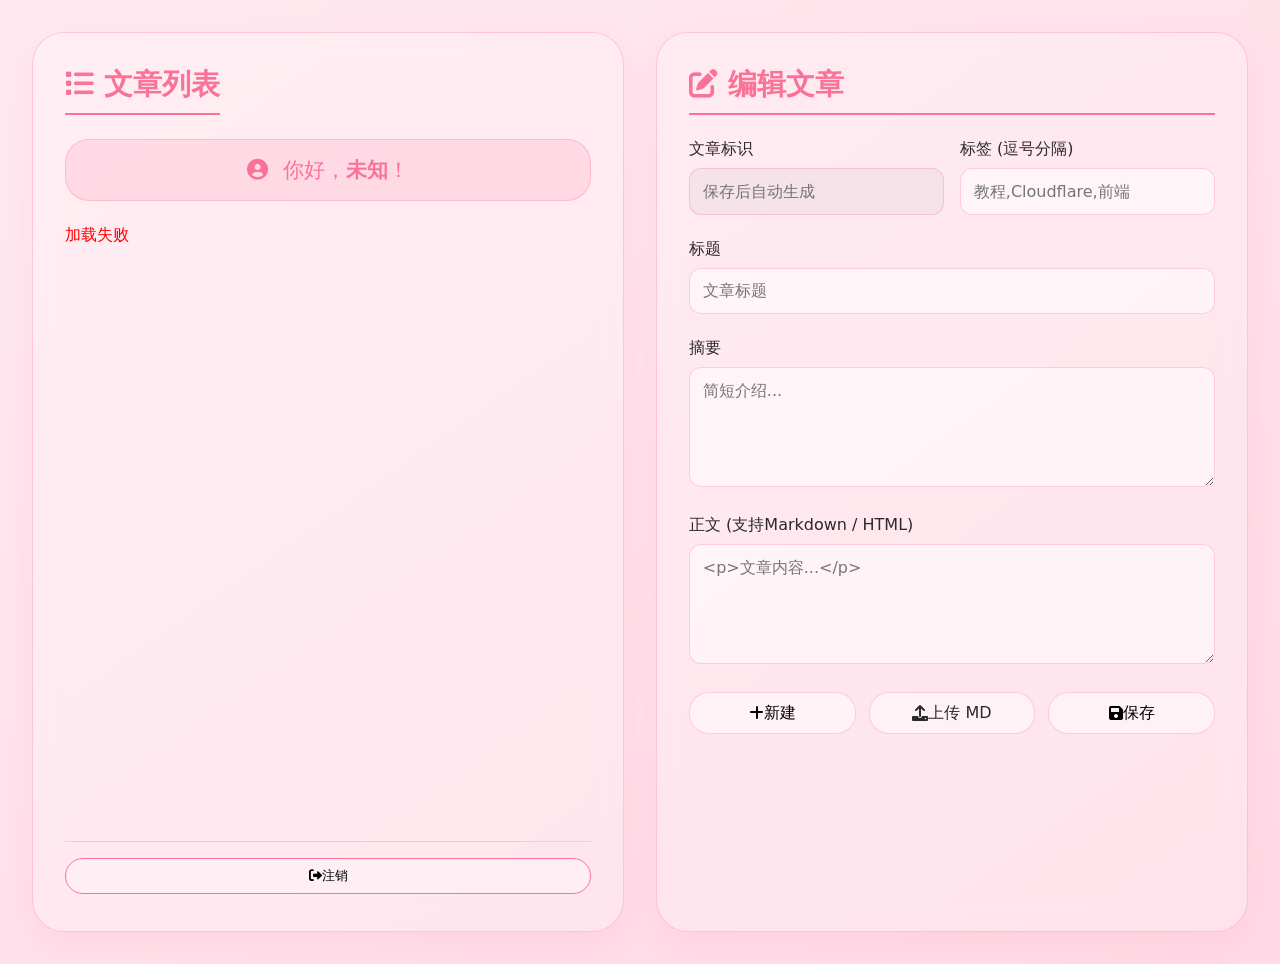
==== admin.html @ af173b6d "更新 admin.html" ====
<!DOCTYPE html>
<html lang="zh">
<head>
    <meta charset="UTF-8">
    <meta name="viewport" content="width=device-width, initial-scale=1.0">
    <title>文章管理 · 小电视の日常</title>
    <link rel="stylesheet" href="https://cdnjs.cloudflare.com/ajax/libs/font-awesome/6.0.0-beta3/css/all.min.css">
    <style>
        * {
            margin: 0;
            padding: 0;
            box-sizing: border-box;
            font-family: system-ui, 'Segoe UI', Roboto, sans-serif;
        }
        body {
            background: linear-gradient(145deg, #ffe9f0, #ffd9e5);
            min-height: 100vh;
            padding: 2rem;
        }
        .admin-container {
            max-width: 1400px;
            margin: 0 auto;
            display: grid;
            grid-template-columns: 1fr 1fr;
            gap: 2rem;
        }
        .panel {
            background: rgba(255, 255, 255, 0.25);
            backdrop-filter: blur(12px);
            border-radius: 32px;
            padding: 2rem;
            border: 1px solid rgba(251, 114, 153, 0.3);
            box-shadow: 0 12px 28px rgba(251, 114, 153, 0.1);
        }
        h2 {
            color: #FB7299;
            margin-bottom: 1.5rem;
            font-size: 1.8rem;
            border-bottom: 2px solid #FB7299;
            padding-bottom: 0.5rem;
        }
        .post-list {
            list-style: none;
            max-height: 600px;
            overflow-y: auto;
        }
        .post-item {
            display: flex;
            justify-content: space-between;
            align-items: center;
            padding: 1rem;
            border-bottom: 1px solid rgba(251, 114, 153, 0.2);
            cursor: pointer;
            transition: background 0.2s;
        }
        .post-item:hover {
            background: rgba(251, 114, 153, 0.1);
        }
        .post-item .title {
            font-weight: 600;
            color: #2a2a2a;
        }
        .post-item .slug {
            color: #666;
            font-size: 0.9rem;
            margin-left: 1rem;
        }
        .post-actions {
            display: flex;
            gap: 0.5rem;
        }
        .btn {
            display: flex;
            align-items: center;
            justify-content: center;
            text-align: center;
            padding: 0.5rem 1rem;
            border: none;
            border-radius: 20px;
            cursor: pointer;
            font-weight: 500;
            transition: all 0.2s;
            background: rgba(255, 255, 255, 0.5);
            border: 1px solid rgba(251, 114, 153, 0.3);
        }
        .btn:hover {
            background: #FB7299;
            color: white;
        }
        .btn-danger {
            background: rgba(255, 100, 100, 0.2);
            border-color: #ff4d4f;
        }
        .btn-danger:hover {
            background: #ff4d4f;
            color: white;
        }
        .form-group {
            margin-bottom: 1.5rem;
        }
        label {
            display: block;
            margin-bottom: 0.5rem;
            color: #2a2a2a;
            font-weight: 500;
        }
        input, textarea, select {
            width: 100%;
            padding: 0.8rem;
            border: 1px solid rgba(251, 114, 153, 0.3);
            border-radius: 12px;
            background: rgba(255, 255, 255, 0.5);
            font-size: 1rem;
        }
        textarea {
            min-height: 120px;
            resize: vertical;
        }
        .form-row {
            display: flex;
            gap: 1rem;
        }
        .form-row .form-group {
            flex: 1;
        }
        .message {
            margin-top: 1rem;
            padding: 0.8rem;
            border-radius: 12px;
            display: none;
        }
        .message.success {
            background: rgba(0, 200, 0, 0.2);
            border: 1px solid #00a800;
            color: #006400;
        }
        .message.error {
            background: rgba(255, 0, 0, 0.2);
            border: 1px solid #ff0000;
            color: #a80000;
        }
        /* 在 <style> 中添加 */
        .admin-container {
            min-height: 100vh; /* 确保面板有高度参考 */
        }
        .left-panel {
            display: flex;
            flex-direction: column;
            height: 100%;
        }
        .left-panel .post-list {
            flex: 1;
            overflow-y: auto;
        }
        .logout-container {
            margin-top: 1rem;
            padding-top: 1rem;
            border-top: 1px solid rgba(251,114,153,0.3);
        }
        /* 欢迎语样式 */
        .welcome-message {
            padding: 1rem;
            margin-bottom: 1.5rem;
            text-align: center;
            background: rgba(251,114,153,0.15);
            border-radius: 24px;
            font-size: 1.3rem;
            color: #FB7299;
            border: 1px solid rgba(251,114,153,0.3);
        }
        .welcome-message i {
            margin-right: 0.5rem;
        }
        #username {
            font-weight: 600;
            color: #FB7299;
        }

        /* 三个按钮并排等宽 */
        .action-buttons {
            display: flex;
            gap: 0.8rem;
            margin-top: 1.5rem;
        }
        .action-buttons .btn,
        .action-buttons label.btn {
            flex: 1;                /* 等宽 */
            min-width: 0;           /* 防止内容撑开 */
            padding: 0.6rem 0.3rem; /* 稍作调整 */
            font-size: 1rem;
            margin: 0;
            box-sizing: border-box;
        }
        .slug-readonly {
            background: rgba(200,200,200,0.2);
            cursor: not-allowed;
            color: #666;
        }
        .btn-user {
            background: rgba(251,114,153,0.15);
            border: 1px dashed #FB7299;
            color: #FB7299;
            text-decoration: none;
        }
        .btn-user:hover {
            background: #FB7299;
            color: white;
            border-color: #FB7299;
            text-decoration: none;
        }

/* 手机端适配 */
@media (max-width: 768px) {
    .admin-container {
        grid-template-columns: 1fr;  /* 改为单列 */
        gap: 1rem;
        padding: 1rem;
    }

    .panel {
        padding: 1.5rem;  /* 适当缩小内边距 */
    }

    h2 {
        font-size: 1.5rem;  /* 标题稍微缩小 */
    }

    .post-item {
        padding: 1rem;  /* 增大列表项的点击区域 */
        font-size: 1rem;
    }

    .post-item .slug {
        font-size: 0.8rem;  /* 小屏下slug字号再小一点 */
    }

    .post-actions .btn {
        padding: 0.5rem 0.8rem;  /* 按钮大小调整 */
        font-size: 0.9rem;
    }

    .form-group input,
    .form-group textarea,
    .form-group select {
        padding: 0.7rem;  /* 输入框稍微紧凑 */
        font-size: 1rem;
    }

    .form-row {
        flex-direction: column;  /* 如果表单中有并排字段，改为上下排列 */
        gap: 0.5rem;
    }

    .logout-container {
        margin-top: 0.8rem;
        padding-top: 0.8rem;
    }

    #logoutBtnLeft {
        padding: 0.8rem;  /* 注销按钮更大，方便点击 */
    }
    /* 按钮组在窄屏时稍微缩小内边距，保证一行显示 */
    .action-buttons .btn,
    .action-buttons label.btn {
        padding: 0.5rem 0.2rem;
        font-size: 0.9rem;
            }
    /* 超窄屏（如折叠屏）允许换行 */
        @media (max-width: 400px) {
            .action-buttons {
                flex-wrap: wrap;
            }
            .action-buttons .btn,
            .action-buttons label.btn {
                flex: 1 1 100%;   /* 换行后占满宽度 */
            }
        }

    </style>
</head>
<body>
    <div class="admin-container">
        <!-- 左侧：文章列表 -->
        <div class="panel left-panel">
            <!-- 左侧面板标题行 -->
            <div style="display: flex; justify-content: space-between; align-items: center; margin-bottom: 1.5rem; flex-wrap: wrap; gap: 0.5rem;">
                <h2 style="margin-bottom: 0;"><i class="fas fa-list"></i> 文章列表</h2>
                <a href="/users.html" class="btn btn-user" id="userManagementBtn" style="display: none;">
                    <i class="fas fa-users"></i> 用户管理
                </a>
            </div>

            <!-- 作者问候语 -->
            <div class="welcome-message glass">
                <i class="fas fa-user-circle"></i> 你好，<span id="username">加载中...</span>！
            </div>
            <div class="post-list" id="post-list">
                <!-- 动态加载的文章列表 -->
            </div>
            <div class="logout-container" style="margin-top: 1rem; padding-top: 1rem; border-top: 1px solid rgba(251,114,153,0.3);">
                <button id="logoutBtnLeft" class="btn" style="width: 100%; background: rgba(255,255,255,0.3); border: 1px solid #FB7299;">
                    <i class="fas fa-sign-out-alt"></i> 注销
                </button>
            </div>
        </div>

        <!-- 右侧：编辑表单 -->
        <div class="panel">
                <h2 style="margin-bottom: 1.5;"><i class="fas fa-edit"></i> 编辑文章</h2>
            <form id="post-form">
                <div class="form-row">
                    <!-- 隐藏的 slug 字段，用于表单提交 -->
                    <input type="hidden" id="slug" name="slug" value="">
                    <!-- 只读显示框，让用户看到生成的 slug -->
                    <div class="form-group" style="flex: 1;">
                        <label>文章标识</label>
                        <input type="text" id="slug_display" class="slug-readonly" readonly placeholder="保存后自动生成" value="">
                    </div>
                    <div class="form-group">
                        <label>标签 (逗号分隔)</label>
                        <input type="text" id="tags" name="tags" placeholder="教程,Cloudflare,前端">
                    </div>
                </div>
                <div class="form-group">
                    <label>标题</label>
                    <input type="text" id="title" name="title" placeholder="文章标题" required>
                </div>
                <div class="form-group">
                    <label>摘要</label>
                    <textarea id="excerpt" name="excerpt" placeholder="简短介绍..."></textarea>
                </div>
                <div class="form-group">
                    <label>正文 (支持Markdown / HTML)</label>
                    <textarea id="content" name="content" placeholder="<p>文章内容...</p>"></textarea>
                </div>
                <!-- 三个按钮并排等宽，放在表单底部 -->
                <div class="action-buttons">
                    <button type="button" id="newPostBtn" class="btn"><i class="fas fa-plus"></i> 新建</button>
                    <label for="uploadMd" id="uploadMdLabel" class="btn"><i class="fas fa-upload"></i> 上传 MD</label>
                    <input type="file" id="uploadMd" accept=".md, .markdown, text/markdown" style="display: none;">
                    <button type="submit" class="btn"><i class="fas fa-save"></i> 保存</button>
                </div>
                <div id="message" class="message"></div>
            </form>
        </div>
    </div>

    <script>
        // DOM 元素
        const postList = document.getElementById('post-list');
        const form = document.getElementById('post-form');
        const slugHidden = document.getElementById('slug');
        const slugDisplay = document.getElementById('slug_display');
        const titleInput = document.getElementById('title');
        const contentInput = document.getElementById('content');
        const excerptInput = document.getElementById('excerpt');
        const tagsInput = document.getElementById('tags');
        const messageDiv = document.getElementById('message');
        const usernameSpan = document.getElementById('username');

        // 在脚本开头添加变量
        let currentUserRole = null;
        
    
        // 显示消息
        function showMessage(text, type) {
            messageDiv.textContent = text;
            messageDiv.className = `message ${type}`;
            messageDiv.style.display = 'block';
            setTimeout(() => {
                messageDiv.style.display = 'none';
            }, 3000);
        }
        // 获取当前用户信息
async function loadCurrentUser() {
    try {
        const res = await fetch('/api/user/me');
        if (!res.ok) throw new Error('获取用户失败');
        const user = await res.json();
        if (user.username) {
            usernameSpan.textContent = user.username;
            currentUserRole = user.role;  // 保存角色

            // 控制用户管理按钮的显示（仅 admin）
            const userBtn = document.getElementById('userManagementBtn');
            if (userBtn) {
                userBtn.style.display = user.role === 'admin' ? 'inline-block' : 'none';
            }
        } else {
            usernameSpan.textContent = '访客';
        }
    } catch (err) {
        console.error('获取用户信息失败:', err);
        usernameSpan.textContent = '未知';
    }
    if (currentUserRole === 'superadmin') {
    // 隐藏新建和上传按钮
    document.getElementById('newPostBtn').style.display = 'none';
    document.getElementById('uploadMdLabel').style.display = 'none';
    // 保存按钮保留
}
}


        // 加载文章列表
        async function loadPosts() {
            try {
                const response = await fetch('/api/admin/posts');
                if (!response.ok) {
                    throw new Error(`HTTP ${response.status}: ${response.statusText}`);
                }
                const posts = await response.json();
                if (!Array.isArray(posts)) {
                    throw new Error('API 返回的数据不是数组');
                }
                
                if (posts.length === 0) {
                    postList.innerHTML = '<p style="text-align: center;">暂无文章，点击右下角新增</p>';
                    return;
                }

                let html = '';
                posts.forEach(post => {
    const displayInfo = (currentUserRole === 'superadmin') 
        ? `<span class="slug">作者: ${post.author || '未知'}</span>`
        : `<span class="slug">(${post.slug})</span>`;

    html += `
        <div class="post-item">
            <div style="flex: 1;" onclick="editPost('${post.slug}')">
                <span class="title">${post.title}</span>
                ${displayInfo}
            </div>
            <div class="post-actions">
                <button class="btn" onclick="editPost('${post.slug}')">编辑</button>
                <button class="btn btn-danger" onclick="deletePost('${post.slug}')">删除</button>
            </div>
        </div>
    `;
});
                postList.innerHTML = html;
            } catch (error) {
                postList.innerHTML = '<p style="color: red;">加载失败</p>';
            }
        }

        // 编辑文章：填充表单
        window.editPost = async function(slug) {
            try {
                const response = await fetch(`/api/post/${slug}`);
                const post = await response.json();
                
                slugHidden.value = post.slug;
                if (slugDisplay) slugDisplay.value = post.slug;
                titleInput.value = post.title;
                contentInput.value = post.content || '';
                excerptInput.value = post.excerpt || '';
                tagsInput.value = post.tags || '';
                
                showMessage('已加载文章', 'success');
            } catch (error) {
                showMessage('加载失败', 'error');
            }
        };

        // 删除文章
        window.deletePost = async function(slug) {
            if (!confirm(`确定要删除文章 "${slug}" 吗？`)) return;
            
            const formData = new FormData();
            formData.append('slug', slug);

            try {
                const response = await fetch('/api/admin/post/delete', {
                    method: 'POST',
                    body: formData
                });
                const result = await response.json();
                
                if (result.success) {
                    showMessage('删除成功', 'success');
                    loadPosts();  // 刷新列表
                    if (slugHidden.value === slug) {
                        // 清空表单
                        slugHidden.value = '';
                        if (slugDisplay) slugDisplay.value = '';
                        titleInput.value = '';
                        contentInput.value = '';
                        excerptInput.value = '';
                        tagsInput.value = '';
                    }
                } else {
                    showMessage(result.error || '删除失败', 'error');
                }
            } catch (error) {
                showMessage('删除失败', 'error');
            }
        };
         // 清空表单函数（新建和内部使用）
        function clearForm() {
            slugHidden.value = '';
            if (slugDisplay) slugDisplay.value = '';
            titleInput.value = '';
            contentInput.value = '';
            excerptInput.value = '';
            tagsInput.value = '';
        }

        // 提交表单（新增/更新）
        form.addEventListener('submit', async (e) => {
            e.preventDefault();
            
            const formData = new FormData(form);
            
            try {
                const response = await fetch('/api/admin/post', {
                    method: 'POST',
                    body: formData
                });
                const result = await response.json();
                
                if (result.success) {
                    showMessage('保存成功', 'success');
                    loadPosts();  // 刷新列表
                } else {
                    showMessage(result.error || '保存失败', 'error');
                }
            } catch (error) {
                showMessage('保存失败', 'error');
            }
        });
        // 新建按钮
        document.getElementById('newPostBtn').addEventListener('click', () => {
            if (confirm('新建文章将清空当前表单，确定吗？')) {
                clearForm();
            }
        });
        // 上传 MD 文件
        document.getElementById('uploadMd').addEventListener('change', async (e) => {
            const file = e.target.files[0];
            if (!file) return;

            const allowedExts = ['.md', '.markdown'];
            const fileName = file.name;
            const ext = fileName.substring(fileName.lastIndexOf('.')).toLowerCase();
            if (!allowedExts.includes(ext) && file.type !== 'text/markdown') {
                alert('只支持上传 .md 或 .markdown 文件');
                e.target.value = '';
                return;
            }

            const maxSize = 1 * 1024 * 1024;
            if (file.size > maxSize) {
                alert('文件大小不能超过 1MB');
                e.target.value = '';
                return;
            }

            const reader = new FileReader();
            reader.onload = (event) => {
                contentInput.value = event.target.result;
                showMessage('文件已加载到正文', 'success');
            };
            reader.onerror = () => alert('文件读取失败');
            reader.readAsText(file, 'UTF-8');
            e.target.value = '';
        });

        // 注销按钮功能
        document.getElementById('logoutBtnLeft').addEventListener('click', async () => {
            if (confirm('确定要注销吗？')) {
                    try {
                        const response = await fetch('/api/logout', {
                            method: 'POST',
                            credentials: 'same-origin' // 确保携带 Cookie
                        });
                        if (response.ok) {
                            // 注销成功，跳转到登录页
                            window.location.replace('/admin/login.html');
                        } else {
                            alert('注销失败，请重试');
                        }
                    } catch (error) {
                        console.error('注销出错:', error);
                        alert('注销出错');
                    }
                }
            });
        // 初始加载
        loadCurrentUser();
        loadPosts();

    </script>
</body>
</html>
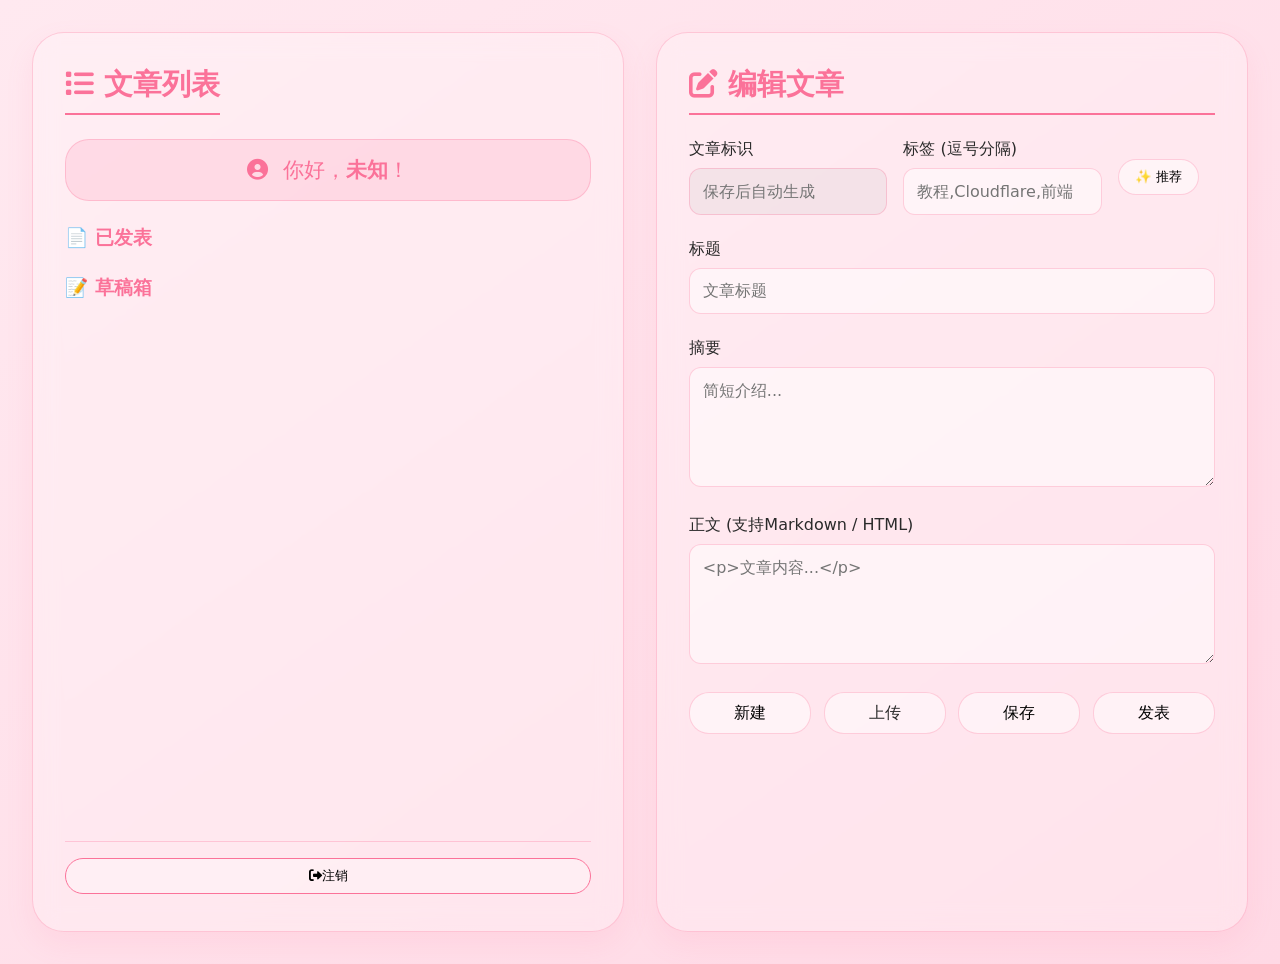
==== commit 94cb5787: "Update admin.html" ====
--- a/admin.html
+++ b/admin.html
@@ -208,6 +208,24 @@
             border-color: #FB7299;
             text-decoration: none;
         }
+        .suggested-tag {
+            background: rgba(251,114,153,0.1);
+            border: 1px solid #FB7299;
+            color: #FB7299;
+            padding: 0.3rem 1rem;
+            border-radius: 30px;
+            cursor: pointer;
+            transition: all 0.2s;
+            font-size: 0.9rem;
+            display: inline-block;
+        }
+        .suggested-tag:hover {
+            background: rgba(251,114,153,0.2);
+        }
+        .suggested-tag.selected {
+            background: #FB7299;
+            color: white;
+        }
 
 /* 手机端适配 */
 @media (max-width: 768px) {
@@ -294,8 +312,11 @@
             <div class="welcome-message glass">
                 <i class="fas fa-user-circle"></i> 你好，<span id="username">加载中...</span>！
             </div>
-            <div class="post-list" id="post-list">
-                <!-- 动态加载的文章列表 -->
+            <div class="post-list">
+                <h3 style="color:#FB7299; margin-bottom:0.5rem;">📄 已发表</h3>
+                <div id="published-posts" style="margin-bottom:1.5rem;"></div>
+                <h3 style="color:#FB7299; margin-bottom:0.5rem;">📝 草稿箱</h3>
+                <div id="draft-posts"></div>
             </div>
             <div class="logout-container" style="margin-top: 1rem; padding-top: 1rem; border-top: 1px solid rgba(251,114,153,0.3);">
                 <button id="logoutBtnLeft" class="btn" style="width: 100%; background: rgba(255,255,255,0.3); border: 1px solid #FB7299;">
@@ -316,9 +337,16 @@
                         <label>文章标识</label>
                         <input type="text" id="slug_display" class="slug-readonly" readonly placeholder="保存后自动生成" value="">
                     </div>
+                    <!-- 标签输入框 -->
                     <div class="form-group">
                         <label>标签 (逗号分隔)</label>
-                        <input type="text" id="tags" name="tags" placeholder="教程,Cloudflare,前端">
+                        <input type="text" id="tags" name="tags" placeholder="教程,Cloudflare,前端" style="width: 100%;">
+                    </div>
+
+                    <!-- 新增：推荐标签区域 -->
+                    <div style="display: flex; align-items: center; gap: 1rem; flex-wrap: wrap; margin-bottom: 1.5rem;">
+                        <button type="button" id="suggestTagsBtn" class="btn">✨ 推荐</button>
+                        <div id="suggested-tags" style="display: flex; flex-wrap: wrap; gap: 0.5rem; flex: 1;"></div>
                     </div>
                 </div>
                 <div class="form-group">
@@ -335,10 +363,11 @@
                 </div>
                 <!-- 三个按钮并排等宽，放在表单底部 -->
                 <div class="action-buttons">
-                    <button type="button" id="newPostBtn" class="btn"><i class="fas fa-plus"></i> 新建</button>
-                    <label for="uploadMd" id="uploadMdLabel" class="btn"><i class="fas fa-upload"></i> 上传 MD</label>
+                    <button type="button" id="newPostBtn" class="btn">新建</button>
+                    <label for="uploadMd" class="btn">上传</label>
                     <input type="file" id="uploadMd" accept=".md, .markdown, text/markdown" style="display: none;">
-                    <button type="submit" class="btn"><i class="fas fa-save"></i> 保存</button>
+                    <button type="button" id="saveDraftBtn" class="btn">保存</button>
+                    <button type="button" id="publishBtn" class="btn">发表</button>
                 </div>
                 <div id="message" class="message"></div>
             </form>
@@ -357,9 +386,14 @@
         const tagsInput = document.getElementById('tags');
         const messageDiv = document.getElementById('message');
         const usernameSpan = document.getElementById('username');
-
+        const suggestBtn = document.getElementById('suggestTagsBtn');
+        const suggestedContainer = document.getElementById('suggested-tags');
+        const formData = new FormData(form);
         // 在脚本开头添加变量
         let currentUserRole = null;
+        let currentPost = null; // 当前编辑的文章 { slug, is_published }
+        const saveDraftBtn = document.getElementById('saveDraftBtn');
+        const publishBtn = document.getElementById('publishBtn');
         
     
         // 显示消息
@@ -406,43 +440,114 @@
         async function loadPosts() {
             try {
                 const response = await fetch('/api/admin/posts');
-                if (!response.ok) {
-                    throw new Error(`HTTP ${response.status}: ${response.statusText}`);
-                }
+                if (!response.ok) throw new Error('加载失败');
                 const posts = await response.json();
-                if (!Array.isArray(posts)) {
-                    throw new Error('API 返回的数据不是数组');
-                }
-                
+        
+                const publishedContainer = document.getElementById('published-posts');
+                const draftContainer = document.getElementById('draft-posts');
+                publishedContainer.innerHTML = '';
+                draftContainer.innerHTML = '';
+
                 if (posts.length === 0) {
-                    postList.innerHTML = '<p style="text-align: center;">暂无文章，点击右下角新增</p>';
+                    publishedContainer.innerHTML = '<p style="text-align:center;">暂无文章</p>';
                     return;
                 }
 
-                let html = '';
                 posts.forEach(post => {
-    const displayInfo = (currentUserRole === 'superadmin') 
-        ? `<span class="slug">作者: ${post.author || '未知'}</span>`
-        : `<span class="slug">(${post.slug})</span>`;
-
-    html += `
-        <div class="post-item">
-            <div style="flex: 1;" onclick="editPost('${post.slug}')">
-                <span class="title">${post.title}</span>
-                ${displayInfo}
-            </div>
-            <div class="post-actions">
-                <button class="btn" onclick="editPost('${post.slug}')">编辑</button>
-                <button class="btn btn-danger" onclick="deletePost('${post.slug}')">删除</button>
-            </div>
-        </div>
-    `;
-});
-                postList.innerHTML = html;
+                    const displayInfo = (currentUserRole === 'superadmin') 
+                        ? `<span class="slug">作者: ${post.author || '未知'}</span>`
+                        : `<span class="slug">(${post.slug})</span>`;
+
+                    const html = `
+                        <div class="post-item" data-slug="${post.slug}" data-published="${post.is_published}">
+                            <div style="flex: 1;" onclick="editPost('${post.slug}')">
+                                <span class="title">${post.title}</span>
+                                ${displayInfo}
+                            </div>
+                            <div class="post-actions">
+                                <button class="btn" onclick="editPost('${post.slug}')">编辑</button>
+                                <button class="btn btn-danger" onclick="deletePost('${post.slug}')">删除</button>
+                            </div>
+                        </div>
+                    `;
+                    if (post.is_published == 1) {
+                        publishedContainer.innerHTML += html;
+                    } else {
+                        draftContainer.innerHTML += html;
+                    }
+                });
             } catch (error) {
-                postList.innerHTML = '<p style="color: red;">加载失败</p>';
-            }
-        }
+                console.error(error);
+            }
+        }
+        // 更新输入框和推荐标签选中状态的函数
+        function updateTagSelection(clickedTag) {
+            // 解析当前输入框中的标签
+            let currentTags = tagsInput.value.split(',').map(t => t.trim()).filter(t => t !== '');
+            const index = currentTags.indexOf(clickedTag);
+            if (index > -1) {
+                currentTags.splice(index, 1); // 移除
+            } else {
+                currentTags.push(clickedTag); // 添加
+            }
+            tagsInput.value = currentTags.join(', ');
+
+            // 更新所有推荐标签的选中样式
+             document.querySelectorAll('.suggested-tag').forEach(el => {
+                const tag = el.dataset.tag;
+                if (currentTags.includes(tag)) {
+                    el.classList.add('selected');
+                } else {
+                    el.classList.remove('selected');
+                }
+            });
+        }
+
+        // 推荐按钮点击事件
+        suggestBtn.addEventListener('click', async () => {
+            const title = document.getElementById('title').value;
+            const content = document.getElementById('content').value;
+            if (!title && !content) {
+                alert('请先填写标题或内容以便推荐标签');
+                return;
+            }
+            try {
+                const res = await fetch('/api/suggest-tags', {
+                    method: 'POST',
+                    headers: { 'Content-Type': 'application/json' },
+                    body: JSON.stringify({ title, content })
+                });
+                const tags = await res.json();
+                if (!Array.isArray(tags)) {
+                    console.error('推荐标签返回格式错误');
+                    return;
+                }
+                // 最多显示5个
+                const limited = tags.slice(0, 5);
+                // 清空容器
+                suggestedContainer.innerHTML = '';
+                // 生成推荐标签
+                limited.forEach(tag => {
+                    const span = document.createElement('span');
+                    span.className = 'suggested-tag';
+                    span.dataset.tag = tag;
+                    span.textContent = '#' + tag;
+                    span.addEventListener('click', () => updateTagSelection(tag));
+                    suggestedContainer.appendChild(span);
+                });
+
+                // 根据当前输入框设置初始选中状态
+                const currentTags = tagsInput.value.split(',').map(t => t.trim()).filter(t => t !== '');
+                document.querySelectorAll('.suggested-tag').forEach(el => {
+                    if (currentTags.includes(el.dataset.tag)) {
+                        el.classList.add('selected');
+                    }
+                });
+            } catch (err) {
+                console.error('获取推荐标签失败:', err);
+                alert('推荐标签加载失败，请稍后重试');
+            }
+        });
 
         // 编辑文章：填充表单
         window.editPost = async function(slug) {
@@ -586,6 +691,117 @@
                     }
                 }
             });
+        // 第7步：保存草稿按钮事件
+        saveDraftBtn.addEventListener('click', async () => {
+            // 获取表单数据
+            
+    
+            // 显示保存中状态（可选）
+            saveDraftBtn.disabled = true;
+            saveDraftBtn.textContent = '保存中...';
+
+            try {
+                const response = await fetch('/api/admin/post', {
+                    method: 'POST',
+                    body: formData
+                });
+                const result = await response.json();
+        
+                if (result.success) {
+                    showMessage('草稿保存成功', 'success');
+            
+                    // 更新当前文章的 slug 和状态
+                    if (result.slug) {
+                    // 如果是新建草稿，更新隐藏字段和显示字段
+                        slugHidden.value = result.slug;
+                        if (slugDisplay) slugDisplay.value = result.slug;
+                
+                        // 更新 currentPost（如果是新建，is_published 为 false；如果是更新，保留原状态）
+                        currentPost = { 
+                            slug: result.slug, 
+                            is_published: currentPost ? currentPost.is_published : false 
+                        };
+                    }
+            
+                    // 刷新文章列表
+                    await loadPosts();
+                } else {
+                    showMessage(result.error || '保存失败', 'error');
+                }
+            } catch (error) {
+                console.error('保存草稿出错:', error);
+                showMessage('保存失败，请稍后重试', 'error');
+            } finally {
+                // 恢复按钮状态
+                saveDraftBtn.disabled = false;
+                saveDraftBtn.textContent = '保存';
+            }
+        });
+
+        // 第8步：发表按钮事件
+        publishBtn.addEventListener('click', async () => {
+            // 检查当前是否有文章选中
+            if (!currentPost) {
+                showMessage('请先选择或创建一篇文章', 'error');
+                return;
+            }
+    
+            // 检查文章是否已发表
+            if (currentPost.is_published) {
+                showMessage('该文章已发表，无需重复操作', 'error');
+                return;
+            }
+
+            // 发表前确认（可选）
+            if (!confirm('确定要发表这篇文章吗？发表后将生成正式链接并出现在首页。')) {
+                return;
+            }
+
+            // 显示发表中状态
+            publishBtn.disabled = true;
+            publishBtn.textContent = '发表中...';
+
+            try {
+                const response = await fetch('/api/admin/post/publish', {
+                    method: 'POST',
+                    headers: { 'Content-Type': 'application/json' },
+                    body: JSON.stringify({ slug: currentPost.slug })
+                });
+                const result = await response.json();
+        
+                if (result.success) {
+                    showMessage('文章发表成功', 'success');
+            
+                    // 更新当前文章信息
+                    currentPost.slug = result.newSlug;
+                    currentPost.is_published = true;
+            
+                    // 更新表单中的 slug 显示
+                    slugHidden.value = result.newSlug;
+                    if (slugDisplay) slugDisplay.value = result.newSlug;
+            
+                    // 禁用发表按钮（已发表文章不可再发表）
+                    publishBtn.disabled = true;
+                    publishBtn.style.opacity = 0.5;
+                    publishBtn.title = '文章已发表';
+            
+                    // 刷新文章列表
+                    await loadPosts();
+                } else {
+                    showMessage(result.error || '发表失败', 'error');
+                }
+            } catch (error) {
+                console.error('发表出错:', error);
+                showMessage('发表失败，请稍后重试', 'error');
+            } finally {
+                // 恢复按钮状态（如果发表失败，按钮重新启用；如果成功，按钮保持禁用状态）
+                if (!currentPost?.is_published) {
+                    publishBtn.disabled = false;
+                    publishBtn.textContent = '发表';
+                }
+            }
+        });
+        
         // 初始加载
         loadCurrentUser();
         loadPosts();
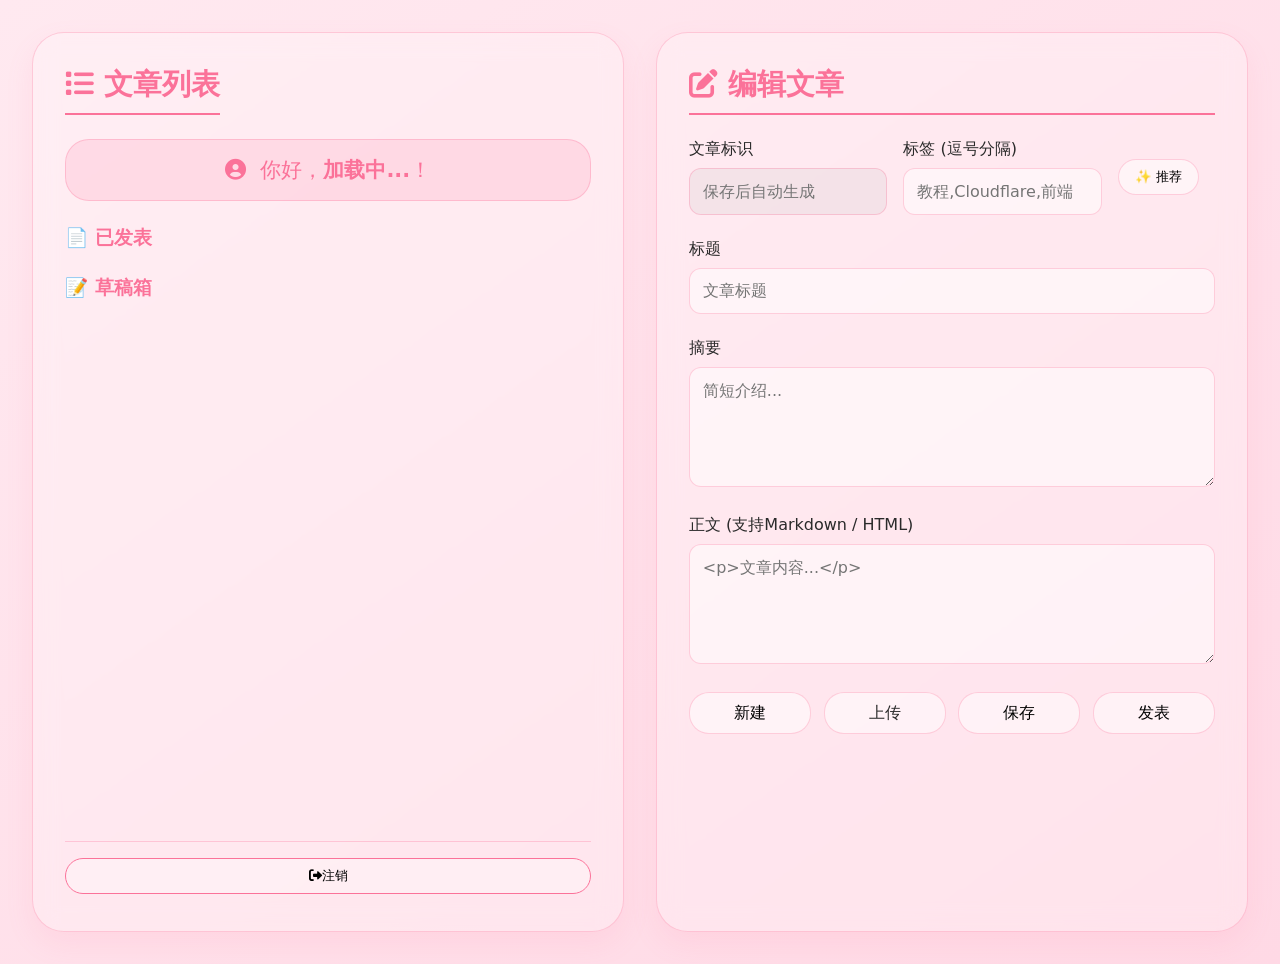
==== commit 190aeef0: "更新 admin.html" ====
--- a/admin.html
+++ b/admin.html
@@ -225,6 +225,13 @@
         .suggested-tag.selected {
             background: #FB7299;
             color: white;
+        }
+        .action-buttons {
+            display: flex;
+            gap: 0.8rem;
+        }
+        .action-buttons .btn {
+            flex: 1;  /* 默认所有按钮等宽 */
         }
 
 /* 手机端适配 */
@@ -388,7 +395,7 @@
         const usernameSpan = document.getElementById('username');
         const suggestBtn = document.getElementById('suggestTagsBtn');
         const suggestedContainer = document.getElementById('suggested-tags');
-        const formData = new FormData(form);
+        
         // 在脚本开头添加变量
         let currentUserRole = null;
         let currentPost = null; // 当前编辑的文章 { slug, is_published }
@@ -420,6 +427,19 @@
             if (userBtn) {
                 userBtn.style.display = user.role === 'admin' ? 'inline-block' : 'none';
             }
+            // 控制右侧按钮组（针对 superadmin）
+            const newBtn = document.getElementById('newPostBtn');
+            const uploadLabel = document.getElementById('uploadMdLabel');
+            const publishBtn = document.getElementById('publishBtn');
+            const saveBtn = document.getElementById('saveDraftBtn');
+
+            if (user.role === 'superadmin') {
+                // superadmin 隐藏新建、上传、发表
+                if (newBtn) newBtn.style.display = 'none';
+                if (uploadLabel) uploadLabel.style.display = 'none';
+                if (publishBtn) publishBtn.style.display = 'none';
+                // 保存按钮占满宽度（可选）
+                if (saveBtn) saveBtn.style.width = '100%';
         } else {
             usernameSpan.textContent = '访客';
         }
@@ -427,13 +447,9 @@
         console.error('获取用户信息失败:', err);
         usernameSpan.textContent = '未知';
     }
-    if (currentUserRole === 'superadmin') {
-    // 隐藏新建和上传按钮
-    document.getElementById('newPostBtn').style.display = 'none';
-    document.getElementById('uploadMdLabel').style.display = 'none';
-    // 保存按钮保留
+
 }
-}
+
 
 
         // 加载文章列表
@@ -562,6 +578,22 @@
                 excerptInput.value = post.excerpt || '';
                 tagsInput.value = post.tags || '';
                 
+
+currentPost = { slug: post.slug, is_published: post.is_published };
+        
+        // 控制发表按钮
+        if (publishBtn) {
+            if (post.is_published) {
+                publishBtn.disabled = true;
+                publishBtn.style.opacity = 0.5;
+                publishBtn.title = '文章已发表，无需再次发表';
+            } else {
+                publishBtn.disabled = false;
+                publishBtn.style.opacity = 1;
+                publishBtn.title = '发表此草稿';
+            }
+        }
+
                 showMessage('已加载文章', 'success');
             } catch (error) {
                 showMessage('加载失败', 'error');
@@ -640,6 +672,22 @@
                 clearForm();
             }
         });
+
+        function clearForm() {
+            slugHidden.value = '';
+            if (slugDisplay) slugDisplay.value = '';
+            titleInput.value = '';
+            contentInput.value = '';
+            excerptInput.value = '';
+            tagsInput.value = '';
+            currentPost = null;
+            // 恢复发表按钮为可用状态（因为新建的是草稿）
+            if (publishBtn) {
+                publishBtn.disabled = false;
+                publishBtn.style.opacity = 1;
+                publishBtn.title = '发表此草稿';
+            }
+}
         // 上传 MD 文件
         document.getElementById('uploadMd').addEventListener('change', async (e) => {
             const file = e.target.files[0];
@@ -694,7 +742,7 @@
         // 第7步：保存草稿按钮事件
         saveDraftBtn.addEventListener('click', async () => {
             // 获取表单数据
-            
+            const formData = new FormData(form);
     
             // 显示保存中状态（可选）
             saveDraftBtn.disabled = true;
@@ -740,24 +788,16 @@
 
         // 第8步：发表按钮事件
         publishBtn.addEventListener('click', async () => {
-            // 检查当前是否有文章选中
             if (!currentPost) {
                 showMessage('请先选择或创建一篇文章', 'error');
                 return;
             }
-    
-            // 检查文章是否已发表
             if (currentPost.is_published) {
-                showMessage('该文章已发表，无需重复操作', 'error');
+                showMessage('文章已发表，无需重复操作', 'error');
                 return;
             }
-
-            // 发表前确认（可选）
-            if (!confirm('确定要发表这篇文章吗？发表后将生成正式链接并出现在首页。')) {
-                return;
-            }
-
-            // 显示发表中状态
+            if (!confirm('确定要发表这篇文章吗？')) return;
+
             publishBtn.disabled = true;
             publishBtn.textContent = '发表中...';
 
@@ -768,37 +808,28 @@
                     body: JSON.stringify({ slug: currentPost.slug })
                 });
                 const result = await response.json();
-        
                 if (result.success) {
-                    showMessage('文章发表成功', 'success');
-            
+                    showMessage('发表成功', 'success');
                     // 更新当前文章信息
                     currentPost.slug = result.newSlug;
                     currentPost.is_published = true;
-            
-                    // 更新表单中的 slug 显示
                     slugHidden.value = result.newSlug;
                     if (slugDisplay) slugDisplay.value = result.newSlug;
-            
-                    // 禁用发表按钮（已发表文章不可再发表）
+                    // 发表按钮保持禁用
                     publishBtn.disabled = true;
                     publishBtn.style.opacity = 0.5;
                     publishBtn.title = '文章已发表';
-            
-                    // 刷新文章列表
+                    // 刷新列表
                     await loadPosts();
                 } else {
                     showMessage(result.error || '发表失败', 'error');
+                    publishBtn.disabled = false; // 恢复
                 }
             } catch (error) {
-                console.error('发表出错:', error);
-                showMessage('发表失败，请稍后重试', 'error');
+                 showMessage('发表失败', 'error');
+                publishBtn.disabled = false;
             } finally {
-                // 恢复按钮状态（如果发表失败，按钮重新启用；如果成功，按钮保持禁用状态）
-                if (!currentPost?.is_published) {
-                    publishBtn.disabled = false;
-                    publishBtn.textContent = '发表';
-                }
+                publishBtn.textContent = '发表';
             }
         });
         
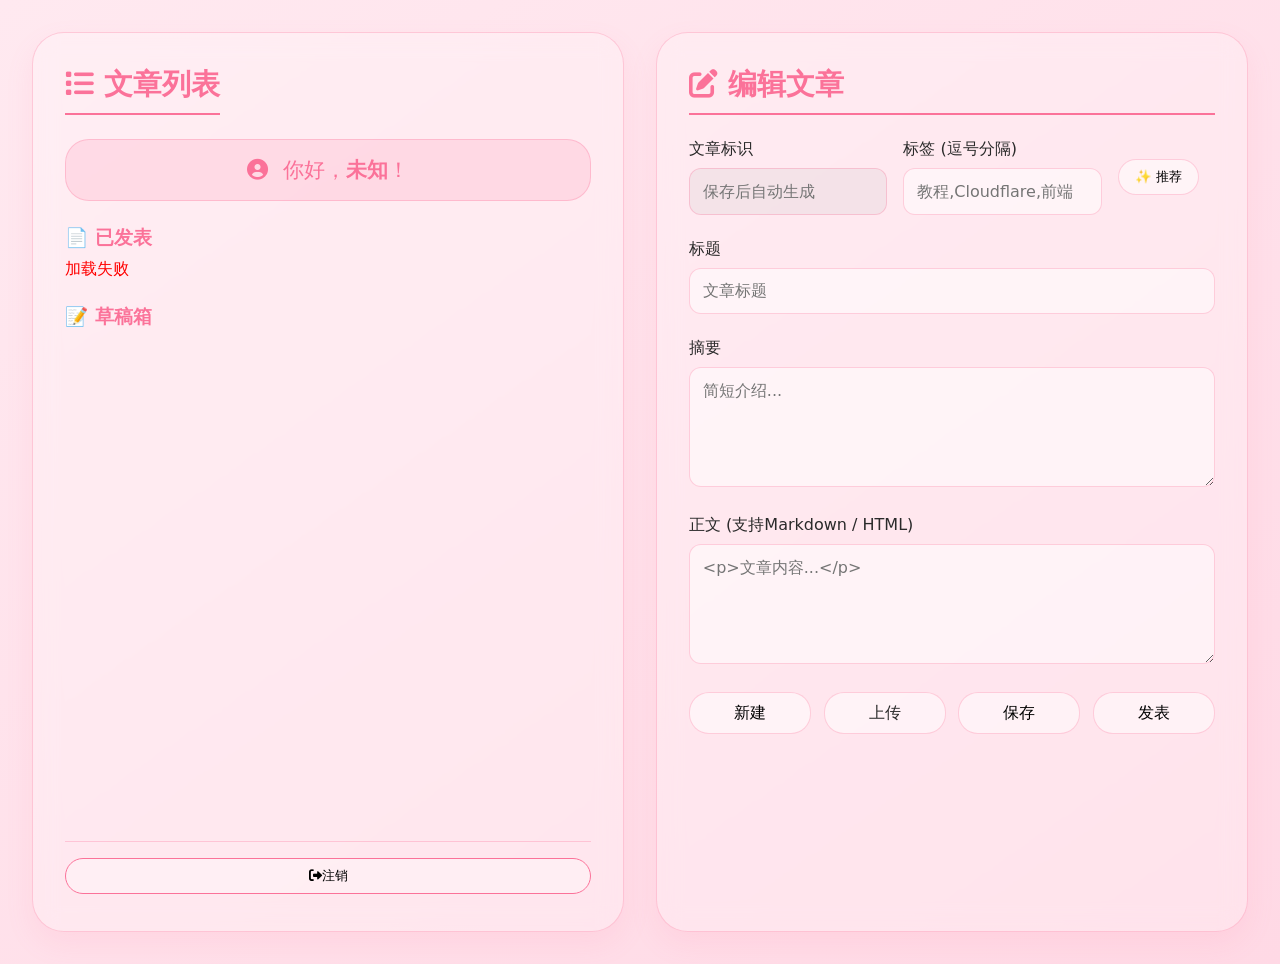
==== commit 7a6be656: "更新 admin.html" ====
--- a/admin.html
+++ b/admin.html
@@ -381,462 +381,355 @@
         </div>
     </div>
 
-    <script>
-        // DOM 元素
-        const postList = document.getElementById('post-list');
-        const form = document.getElementById('post-form');
-        const slugHidden = document.getElementById('slug');
-        const slugDisplay = document.getElementById('slug_display');
-        const titleInput = document.getElementById('title');
-        const contentInput = document.getElementById('content');
-        const excerptInput = document.getElementById('excerpt');
-        const tagsInput = document.getElementById('tags');
-        const messageDiv = document.getElementById('message');
-        const usernameSpan = document.getElementById('username');
-        const suggestBtn = document.getElementById('suggestTagsBtn');
-        const suggestedContainer = document.getElementById('suggested-tags');
-        
-        // 在脚本开头添加变量
-        let currentUserRole = null;
-        let currentPost = null; // 当前编辑的文章 { slug, is_published }
-        const saveDraftBtn = document.getElementById('saveDraftBtn');
-        const publishBtn = document.getElementById('publishBtn');
-        
-    
-        // 显示消息
-        function showMessage(text, type) {
-            messageDiv.textContent = text;
-            messageDiv.className = `message ${type}`;
-            messageDiv.style.display = 'block';
-            setTimeout(() => {
-                messageDiv.style.display = 'none';
-            }, 3000);
-        }
-        // 获取当前用户信息
-async function loadCurrentUser() {
-    try {
-        const res = await fetch('/api/user/me');
-        if (!res.ok) throw new Error('获取用户失败');
-        const user = await res.json();
-        if (user.username) {
-            usernameSpan.textContent = user.username;
-            currentUserRole = user.role;  // 保存角色
-
-            // 控制用户管理按钮的显示（仅 admin）
-            const userBtn = document.getElementById('userManagementBtn');
-            if (userBtn) {
-                userBtn.style.display = user.role === 'admin' ? 'inline-block' : 'none';
-            }
-            // 控制右侧按钮组（针对 superadmin）
-            const newBtn = document.getElementById('newPostBtn');
-            const uploadLabel = document.getElementById('uploadMdLabel');
-            const publishBtn = document.getElementById('publishBtn');
-            const saveBtn = document.getElementById('saveDraftBtn');
-
-            if (user.role === 'superadmin') {
-                // superadmin 隐藏新建、上传、发表
-                if (newBtn) newBtn.style.display = 'none';
-                if (uploadLabel) uploadLabel.style.display = 'none';
-                if (publishBtn) publishBtn.style.display = 'none';
-                // 保存按钮占满宽度（可选）
-                if (saveBtn) saveBtn.style.width = '100%';
-        } else {
-            usernameSpan.textContent = '访客';
-        }
-    } catch (err) {
-        console.error('获取用户信息失败:', err);
-        usernameSpan.textContent = '未知';
-    }
-
+  <script>
+    // ==================== 全局变量 ====================
+    const postList = document.getElementById('post-list'); // 文章列表容器（实际会被两个子容器替代，但保留用于兼容）
+    const publishedContainer = document.getElementById('published-posts'); // 已发表文章容器
+    const draftContainer = document.getElementById('draft-posts'); // 草稿箱容器
+    const form = document.getElementById('post-form'); // 编辑表单
+    const slugHidden = document.getElementById('slug'); // 隐藏的slug字段
+    const slugDisplay = document.getElementById('slug_display'); // 只读显示的slug
+    const titleInput = document.getElementById('title');
+    const contentInput = document.getElementById('content');
+    const excerptInput = document.getElementById('excerpt');
+    const tagsInput = document.getElementById('tags');
+    const messageDiv = document.getElementById('message');
+    const usernameSpan = document.getElementById('username');
+    const newPostBtn = document.getElementById('newPostBtn');
+    const uploadMd = document.getElementById('uploadMd');
+    const saveDraftBtn = document.getElementById('saveDraftBtn');
+    const publishBtn = document.getElementById('publishBtn');
+    const logoutBtn = document.getElementById('logoutBtnLeft');
+    const userManagementBtn = document.getElementById('userManagementBtn'); // 用户管理按钮（可选）
+
+    let currentUserRole = null;      // 当前登录用户角色
+    let currentPost = null;          // 当前编辑的文章 { slug, is_published }
+
+    // ==================== 工具函数：显示消息 ====================
+    function showMessage(text, type) {
+        messageDiv.textContent = text;
+        messageDiv.className = `message ${type}`;
+        messageDiv.style.display = 'block';
+        setTimeout(() => {
+            messageDiv.style.display = 'none';
+        }, 3000);
+    }
+
+    // ==================== 加载当前用户信息 ====================
+    async function loadCurrentUser() {
+        try {
+            const res = await fetch('/api/user/me');
+            if (!res.ok) throw new Error('获取用户失败');
+            const user = await res.json();
+            if (user.username) {
+                usernameSpan.textContent = user.username;
+                currentUserRole = user.role;
+
+                // 控制用户管理按钮（仅admin可见）
+                if (userManagementBtn) {
+                    userManagementBtn.style.display = user.role === 'admin' ? 'inline-block' : 'none';
+                }
+
+                // 根据角色控制右侧按钮组
+                if (user.role === 'superadmin') {
+                    // superadmin 只保留保存按钮
+                    if (newPostBtn) newPostBtn.style.display = 'none';
+                    if (uploadMdLabel) uploadMdLabel.style.display = 'none'; // 隐藏上传标签
+                    if (uploadMd) uploadMd.style.display = 'none';           // 隐藏文件输入
+                    if (publishBtn) publishBtn.style.display = 'none';
+                    // 保存按钮占满宽度
+                    if (saveDraftBtn) {
+                        saveDraftBtn.style.width = '100%';
+                        saveDraftBtn.style.display = ''; // 确保显示
+                    }
+                } else {
+                    // 其他角色显示所有按钮
+                    if (newPostBtn) newPostBtn.style.display = '';
+                    if (uploadMdLabel) uploadMdLabel.style.display = ''; // 显示上传标签
+                    if (uploadMd) uploadMd.style.display = 'none';       // 隐藏文件输入（始终隐藏）
+                    if (publishBtn) publishBtn.style.display = '';
+                    if (saveDraftBtn) saveDraftBtn.style.width = '';     // 恢复默认宽度
 }
-
-
-
-        // 加载文章列表
-        async function loadPosts() {
-            try {
-                const response = await fetch('/api/admin/posts');
-                if (!response.ok) throw new Error('加载失败');
-                const posts = await response.json();
-        
-                const publishedContainer = document.getElementById('published-posts');
-                const draftContainer = document.getElementById('draft-posts');
-                publishedContainer.innerHTML = '';
-                draftContainer.innerHTML = '';
-
-                if (posts.length === 0) {
-                    publishedContainer.innerHTML = '<p style="text-align:center;">暂无文章</p>';
-                    return;
-                }
-
-                posts.forEach(post => {
-                    const displayInfo = (currentUserRole === 'superadmin') 
-                        ? `<span class="slug">作者: ${post.author || '未知'}</span>`
-                        : `<span class="slug">(${post.slug})</span>`;
-
-                    const html = `
-                        <div class="post-item" data-slug="${post.slug}" data-published="${post.is_published}">
-                            <div style="flex: 1;" onclick="editPost('${post.slug}')">
-                                <span class="title">${post.title}</span>
-                                ${displayInfo}
-                            </div>
-                            <div class="post-actions">
-                                <button class="btn" onclick="editPost('${post.slug}')">编辑</button>
-                                <button class="btn btn-danger" onclick="deletePost('${post.slug}')">删除</button>
-                            </div>
+            } else {
+                usernameSpan.textContent = '访客';
+            }
+        } catch (err) {
+            console.error('获取用户信息失败:', err);
+            usernameSpan.textContent = '未知';
+        }
+    }
+
+    // ==================== 加载文章列表 ====================
+    async function loadPosts() {
+        try {
+            const response = await fetch('/api/admin/posts');
+            if (!response.ok) throw new Error('加载失败');
+            const posts = await response.json();
+
+            // 清空容器
+            publishedContainer.innerHTML = '';
+            draftContainer.innerHTML = '';
+
+            if (posts.length === 0) {
+                publishedContainer.innerHTML = '<p style="text-align:center;">暂无文章</p>';
+                return;
+            }
+
+            posts.forEach(post => {
+                // 根据当前用户角色决定显示作者还是slug
+                const displayInfo = (currentUserRole === 'superadmin')
+                    ? `<span class="slug">作者: ${post.author || '未知'}</span>`
+                    : `<span class="slug">(${post.slug})</span>`;
+
+                const html = `
+                    <div class="post-item" data-slug="${post.slug}" data-published="${post.is_published}">
+                        <div style="flex: 1;" onclick="editPost('${post.slug}')">
+                            <span class="title">${post.title}</span>
+                            ${displayInfo}
                         </div>
-                    `;
-                    if (post.is_published == 1) {
-                        publishedContainer.innerHTML += html;
-                    } else {
-                        draftContainer.innerHTML += html;
-                    }
-                });
-            } catch (error) {
-                console.error(error);
-            }
-        }
-        // 更新输入框和推荐标签选中状态的函数
-        function updateTagSelection(clickedTag) {
-            // 解析当前输入框中的标签
-            let currentTags = tagsInput.value.split(',').map(t => t.trim()).filter(t => t !== '');
-            const index = currentTags.indexOf(clickedTag);
-            if (index > -1) {
-                currentTags.splice(index, 1); // 移除
-            } else {
-                currentTags.push(clickedTag); // 添加
-            }
-            tagsInput.value = currentTags.join(', ');
-
-            // 更新所有推荐标签的选中样式
-             document.querySelectorAll('.suggested-tag').forEach(el => {
-                const tag = el.dataset.tag;
-                if (currentTags.includes(tag)) {
-                    el.classList.add('selected');
+                        <div class="post-actions">
+                            <button class="btn" onclick="editPost('${post.slug}')">编辑</button>
+                            <button class="btn btn-danger" onclick="deletePost('${post.slug}')">删除</button>
+                        </div>
+                    </div>
+                `;
+
+                if (post.is_published == 1) {
+                    publishedContainer.innerHTML += html;
                 } else {
-                    el.classList.remove('selected');
+                    draftContainer.innerHTML += html;
                 }
             });
-        }
-
-        // 推荐按钮点击事件
-        suggestBtn.addEventListener('click', async () => {
-            const title = document.getElementById('title').value;
-            const content = document.getElementById('content').value;
-            if (!title && !content) {
-                alert('请先填写标题或内容以便推荐标签');
-                return;
-            }
-            try {
-                const res = await fetch('/api/suggest-tags', {
-                    method: 'POST',
-                    headers: { 'Content-Type': 'application/json' },
-                    body: JSON.stringify({ title, content })
-                });
-                const tags = await res.json();
-                if (!Array.isArray(tags)) {
-                    console.error('推荐标签返回格式错误');
-                    return;
+        } catch (error) {
+            console.error(error);
+            publishedContainer.innerHTML = '<p style="color: red;">加载失败</p>';
+        }
+    }
+
+    // ==================== 编辑文章 ====================
+    window.editPost = async function(slug) {
+        try {
+            const response = await fetch(`/api/post/${slug}`);
+            if (!response.ok) throw new Error('加载失败');
+            const post = await response.json();
+
+            // 填充表单
+            slugHidden.value = post.slug;
+            if (slugDisplay) slugDisplay.value = post.slug;
+            titleInput.value = post.title;
+            contentInput.value = post.content || '';
+            excerptInput.value = post.excerpt || '';
+            tagsInput.value = post.tags || '';
+
+            // 记录当前文章状态
+            currentPost = { slug: post.slug, is_published: post.is_published };
+
+            // 控制发表按钮（已发表文章禁用发表）
+            if (publishBtn) {
+                if (post.is_published) {
+                    publishBtn.disabled = true;
+                    publishBtn.style.opacity = 0.5;
+                    publishBtn.title = '文章已发表，无需再次发表';
+                } else {
+                    publishBtn.disabled = false;
+                    publishBtn.style.opacity = 1;
+                    publishBtn.title = '发表此草稿';
                 }
-                // 最多显示5个
-                const limited = tags.slice(0, 5);
-                // 清空容器
-                suggestedContainer.innerHTML = '';
-                // 生成推荐标签
-                limited.forEach(tag => {
-                    const span = document.createElement('span');
-                    span.className = 'suggested-tag';
-                    span.dataset.tag = tag;
-                    span.textContent = '#' + tag;
-                    span.addEventListener('click', () => updateTagSelection(tag));
-                    suggestedContainer.appendChild(span);
-                });
-
-                // 根据当前输入框设置初始选中状态
-                const currentTags = tagsInput.value.split(',').map(t => t.trim()).filter(t => t !== '');
-                document.querySelectorAll('.suggested-tag').forEach(el => {
-                    if (currentTags.includes(el.dataset.tag)) {
-                        el.classList.add('selected');
-                    }
-                });
-            } catch (err) {
-                console.error('获取推荐标签失败:', err);
-                alert('推荐标签加载失败，请稍后重试');
-            }
-        });
-
-        // 编辑文章：填充表单
-        window.editPost = async function(slug) {
-            try {
-                const response = await fetch(`/api/post/${slug}`);
-                const post = await response.json();
-                
-                slugHidden.value = post.slug;
-                if (slugDisplay) slugDisplay.value = post.slug;
-                titleInput.value = post.title;
-                contentInput.value = post.content || '';
-                excerptInput.value = post.excerpt || '';
-                tagsInput.value = post.tags || '';
-                
-
-currentPost = { slug: post.slug, is_published: post.is_published };
-        
-        // 控制发表按钮
+            }
+            showMessage('已加载文章', 'success');
+        } catch (error) {
+            showMessage('加载失败', 'error');
+        }
+    };
+
+    // ==================== 删除文章 ====================
+    window.deletePost = async function(slug) {
+        if (!confirm(`确定要删除文章 "${slug}" 吗？`)) return;
+
+        const formData = new FormData();
+        formData.append('slug', slug);
+
+        try {
+            const response = await fetch('/api/admin/post/delete', {
+                method: 'POST',
+                body: formData
+            });
+            const result = await response.json();
+
+            if (result.success) {
+                showMessage('删除成功', 'success');
+                loadPosts();
+                if (slugHidden.value === slug) {
+                    clearForm(); // 如果删除的是当前编辑的文章，清空表单
+                }
+            } else {
+                showMessage(result.error || '删除失败', 'error');
+            }
+        } catch (error) {
+            showMessage('删除失败', 'error');
+        }
+    };
+
+    // ==================== 清空表单 ====================
+    function clearForm() {
+        slugHidden.value = '';
+        if (slugDisplay) slugDisplay.value = '';
+        titleInput.value = '';
+        contentInput.value = '';
+        excerptInput.value = '';
+        tagsInput.value = '';
+        currentPost = null;
+
+        // 恢复发表按钮状态
         if (publishBtn) {
-            if (post.is_published) {
+            publishBtn.disabled = false;
+            publishBtn.style.opacity = 1;
+            publishBtn.title = '发表此草稿';
+        }
+    }
+
+    // ==================== 新建按钮 ====================
+    newPostBtn.addEventListener('click', () => {
+        if (confirm('新建文章将清空当前表单，确定吗？')) {
+            clearForm();
+        }
+    });
+
+    // ==================== 上传MD文件 ====================
+    uploadMd.addEventListener('change', async (e) => {
+        const file = e.target.files[0];
+        if (!file) return;
+
+        const allowedExts = ['.md', '.markdown'];
+        const fileName = file.name;
+        const ext = fileName.substring(fileName.lastIndexOf('.')).toLowerCase();
+        if (!allowedExts.includes(ext) && file.type !== 'text/markdown') {
+            alert('只支持上传 .md 或 .markdown 文件');
+            e.target.value = '';
+            return;
+        }
+
+        const maxSize = 1 * 1024 * 1024;
+        if (file.size > maxSize) {
+            alert('文件大小不能超过 1MB');
+            e.target.value = '';
+            return;
+        }
+
+        const reader = new FileReader();
+        reader.onload = (event) => {
+            contentInput.value = event.target.result;
+            showMessage('文件已加载到正文', 'success');
+        };
+        reader.onerror = () => alert('文件读取失败');
+        reader.readAsText(file, 'UTF-8');
+        e.target.value = ''; // 允许再次上传同一文件
+    });
+
+    // ==================== 保存草稿 ====================
+    saveDraftBtn.addEventListener('click', async () => {
+        const formData = new FormData(form);
+        saveDraftBtn.disabled = true;
+        saveDraftBtn.textContent = '保存中...';
+
+        try {
+            const response = await fetch('/api/admin/post', {
+                method: 'POST',
+                body: formData
+            });
+            const result = await response.json();
+
+            if (result.success) {
+                showMessage('草稿保存成功', 'success');
+                if (result.slug) {
+                    slugHidden.value = result.slug;
+                    if (slugDisplay) slugDisplay.value = result.slug;
+                    currentPost = {
+                        slug: result.slug,
+                        is_published: currentPost ? currentPost.is_published : false
+                    };
+                }
+                await loadPosts();
+            } else {
+                showMessage(result.error || '保存失败', 'error');
+            }
+        } catch (error) {
+            showMessage('保存失败，请稍后重试', 'error');
+        } finally {
+            saveDraftBtn.disabled = false;
+            saveDraftBtn.textContent = '保存';
+        }
+    });
+
+    // ==================== 发表文章 ====================
+    publishBtn.addEventListener('click', async () => {
+        if (!currentPost) {
+            showMessage('请先选择或创建一篇文章', 'error');
+            return;
+        }
+        if (currentPost.is_published) {
+            showMessage('文章已发表，无需重复操作', 'error');
+            return;
+        }
+        if (!confirm('确定要发表这篇文章吗？发表后将生成正式链接并出现在首页。')) return;
+
+        publishBtn.disabled = true;
+        publishBtn.textContent = '发表中...';
+
+        try {
+            const response = await fetch('/api/admin/post/publish', {
+                method: 'POST',
+                headers: { 'Content-Type': 'application/json' },
+                body: JSON.stringify({ slug: currentPost.slug })
+            });
+            const result = await response.json();
+
+            if (result.success) {
+                showMessage('文章发表成功', 'success');
+                // 更新当前文章信息
+                currentPost.slug = result.newSlug;
+                currentPost.is_published = true;
+                slugHidden.value = result.newSlug;
+                if (slugDisplay) slugDisplay.value = result.newSlug;
+                // 发表按钮保持禁用
                 publishBtn.disabled = true;
                 publishBtn.style.opacity = 0.5;
-                publishBtn.title = '文章已发表，无需再次发表';
+                publishBtn.title = '文章已发表';
+                await loadPosts();
             } else {
+                showMessage(result.error || '发表失败', 'error');
                 publishBtn.disabled = false;
-                publishBtn.style.opacity = 1;
-                publishBtn.title = '发表此草稿';
-            }
-        }
-
-                showMessage('已加载文章', 'success');
-            } catch (error) {
-                showMessage('加载失败', 'error');
-            }
-        };
-
-        // 删除文章
-        window.deletePost = async function(slug) {
-            if (!confirm(`确定要删除文章 "${slug}" 吗？`)) return;
-            
-            const formData = new FormData();
-            formData.append('slug', slug);
-
+            }
+        } catch (error) {
+            showMessage('发表失败，请稍后重试', 'error');
+            publishBtn.disabled = false;
+        } finally {
+            publishBtn.textContent = '发表';
+        }
+    });
+
+    // ==================== 注销按钮 ====================
+    logoutBtn.addEventListener('click', async () => {
+        if (confirm('确定要注销吗？')) {
             try {
-                const response = await fetch('/api/admin/post/delete', {
+                const response = await fetch('/api/logout', {
                     method: 'POST',
-                    body: formData
+                    credentials: 'same-origin'
                 });
-                const result = await response.json();
-                
-                if (result.success) {
-                    showMessage('删除成功', 'success');
-                    loadPosts();  // 刷新列表
-                    if (slugHidden.value === slug) {
-                        // 清空表单
-                        slugHidden.value = '';
-                        if (slugDisplay) slugDisplay.value = '';
-                        titleInput.value = '';
-                        contentInput.value = '';
-                        excerptInput.value = '';
-                        tagsInput.value = '';
-                    }
+                if (response.ok) {
+                    window.location.replace('/admin/login.html');
                 } else {
-                    showMessage(result.error || '删除失败', 'error');
+                    alert('注销失败');
                 }
             } catch (error) {
-                showMessage('删除失败', 'error');
-            }
-        };
-         // 清空表单函数（新建和内部使用）
-        function clearForm() {
-            slugHidden.value = '';
-            if (slugDisplay) slugDisplay.value = '';
-            titleInput.value = '';
-            contentInput.value = '';
-            excerptInput.value = '';
-            tagsInput.value = '';
-        }
-
-        // 提交表单（新增/更新）
-        form.addEventListener('submit', async (e) => {
-            e.preventDefault();
-            
-            const formData = new FormData(form);
-            
-            try {
-                const response = await fetch('/api/admin/post', {
-                    method: 'POST',
-                    body: formData
-                });
-                const result = await response.json();
-                
-                if (result.success) {
-                    showMessage('保存成功', 'success');
-                    loadPosts();  // 刷新列表
-                } else {
-                    showMessage(result.error || '保存失败', 'error');
-                }
-            } catch (error) {
-                showMessage('保存失败', 'error');
-            }
-        });
-        // 新建按钮
-        document.getElementById('newPostBtn').addEventListener('click', () => {
-            if (confirm('新建文章将清空当前表单，确定吗？')) {
-                clearForm();
-            }
-        });
-
-        function clearForm() {
-            slugHidden.value = '';
-            if (slugDisplay) slugDisplay.value = '';
-            titleInput.value = '';
-            contentInput.value = '';
-            excerptInput.value = '';
-            tagsInput.value = '';
-            currentPost = null;
-            // 恢复发表按钮为可用状态（因为新建的是草稿）
-            if (publishBtn) {
-                publishBtn.disabled = false;
-                publishBtn.style.opacity = 1;
-                publishBtn.title = '发表此草稿';
-            }
-}
-        // 上传 MD 文件
-        document.getElementById('uploadMd').addEventListener('change', async (e) => {
-            const file = e.target.files[0];
-            if (!file) return;
-
-            const allowedExts = ['.md', '.markdown'];
-            const fileName = file.name;
-            const ext = fileName.substring(fileName.lastIndexOf('.')).toLowerCase();
-            if (!allowedExts.includes(ext) && file.type !== 'text/markdown') {
-                alert('只支持上传 .md 或 .markdown 文件');
-                e.target.value = '';
-                return;
-            }
-
-            const maxSize = 1 * 1024 * 1024;
-            if (file.size > maxSize) {
-                alert('文件大小不能超过 1MB');
-                e.target.value = '';
-                return;
-            }
-
-            const reader = new FileReader();
-            reader.onload = (event) => {
-                contentInput.value = event.target.result;
-                showMessage('文件已加载到正文', 'success');
-            };
-            reader.onerror = () => alert('文件读取失败');
-            reader.readAsText(file, 'UTF-8');
-            e.target.value = '';
-        });
-
-        // 注销按钮功能
-        document.getElementById('logoutBtnLeft').addEventListener('click', async () => {
-            if (confirm('确定要注销吗？')) {
-                    try {
-                        const response = await fetch('/api/logout', {
-                            method: 'POST',
-                            credentials: 'same-origin' // 确保携带 Cookie
-                        });
-                        if (response.ok) {
-                            // 注销成功，跳转到登录页
-                            window.location.replace('/admin/login.html');
-                        } else {
-                            alert('注销失败，请重试');
-                        }
-                    } catch (error) {
-                        console.error('注销出错:', error);
-                        alert('注销出错');
-                    }
-                }
-            });
-        // 第7步：保存草稿按钮事件
-        saveDraftBtn.addEventListener('click', async () => {
-            // 获取表单数据
-            const formData = new FormData(form);
-    
-            // 显示保存中状态（可选）
-            saveDraftBtn.disabled = true;
-            saveDraftBtn.textContent = '保存中...';
-
-            try {
-                const response = await fetch('/api/admin/post', {
-                    method: 'POST',
-                    body: formData
-                });
-                const result = await response.json();
-        
-                if (result.success) {
-                    showMessage('草稿保存成功', 'success');
-            
-                    // 更新当前文章的 slug 和状态
-                    if (result.slug) {
-                    // 如果是新建草稿，更新隐藏字段和显示字段
-                        slugHidden.value = result.slug;
-                        if (slugDisplay) slugDisplay.value = result.slug;
-                
-                        // 更新 currentPost（如果是新建，is_published 为 false；如果是更新，保留原状态）
-                        currentPost = { 
-                            slug: result.slug, 
-                            is_published: currentPost ? currentPost.is_published : false 
-                        };
-                    }
-            
-                    // 刷新文章列表
-                    await loadPosts();
-                } else {
-                    showMessage(result.error || '保存失败', 'error');
-                }
-            } catch (error) {
-                console.error('保存草稿出错:', error);
-                showMessage('保存失败，请稍后重试', 'error');
-            } finally {
-                // 恢复按钮状态
-                saveDraftBtn.disabled = false;
-                saveDraftBtn.textContent = '保存';
-            }
-        });
-
-        // 第8步：发表按钮事件
-        publishBtn.addEventListener('click', async () => {
-            if (!currentPost) {
-                showMessage('请先选择或创建一篇文章', 'error');
-                return;
-            }
-            if (currentPost.is_published) {
-                showMessage('文章已发表，无需重复操作', 'error');
-                return;
-            }
-            if (!confirm('确定要发表这篇文章吗？')) return;
-
-            publishBtn.disabled = true;
-            publishBtn.textContent = '发表中...';
-
-            try {
-                const response = await fetch('/api/admin/post/publish', {
-                    method: 'POST',
-                    headers: { 'Content-Type': 'application/json' },
-                    body: JSON.stringify({ slug: currentPost.slug })
-                });
-                const result = await response.json();
-                if (result.success) {
-                    showMessage('发表成功', 'success');
-                    // 更新当前文章信息
-                    currentPost.slug = result.newSlug;
-                    currentPost.is_published = true;
-                    slugHidden.value = result.newSlug;
-                    if (slugDisplay) slugDisplay.value = result.newSlug;
-                    // 发表按钮保持禁用
-                    publishBtn.disabled = true;
-                    publishBtn.style.opacity = 0.5;
-                    publishBtn.title = '文章已发表';
-                    // 刷新列表
-                    await loadPosts();
-                } else {
-                    showMessage(result.error || '发表失败', 'error');
-                    publishBtn.disabled = false; // 恢复
-                }
-            } catch (error) {
-                 showMessage('发表失败', 'error');
-                publishBtn.disabled = false;
-            } finally {
-                publishBtn.textContent = '发表';
-            }
-        });
-        
-        // 初始加载
-        loadCurrentUser();
-        loadPosts();
-
-    </script>
+                alert('注销出错');
+            }
+        }
+    });
+
+    // ==================== 初始加载 ====================
+    loadCurrentUser();
+    loadPosts();
+</script>
 </body>
 </html>
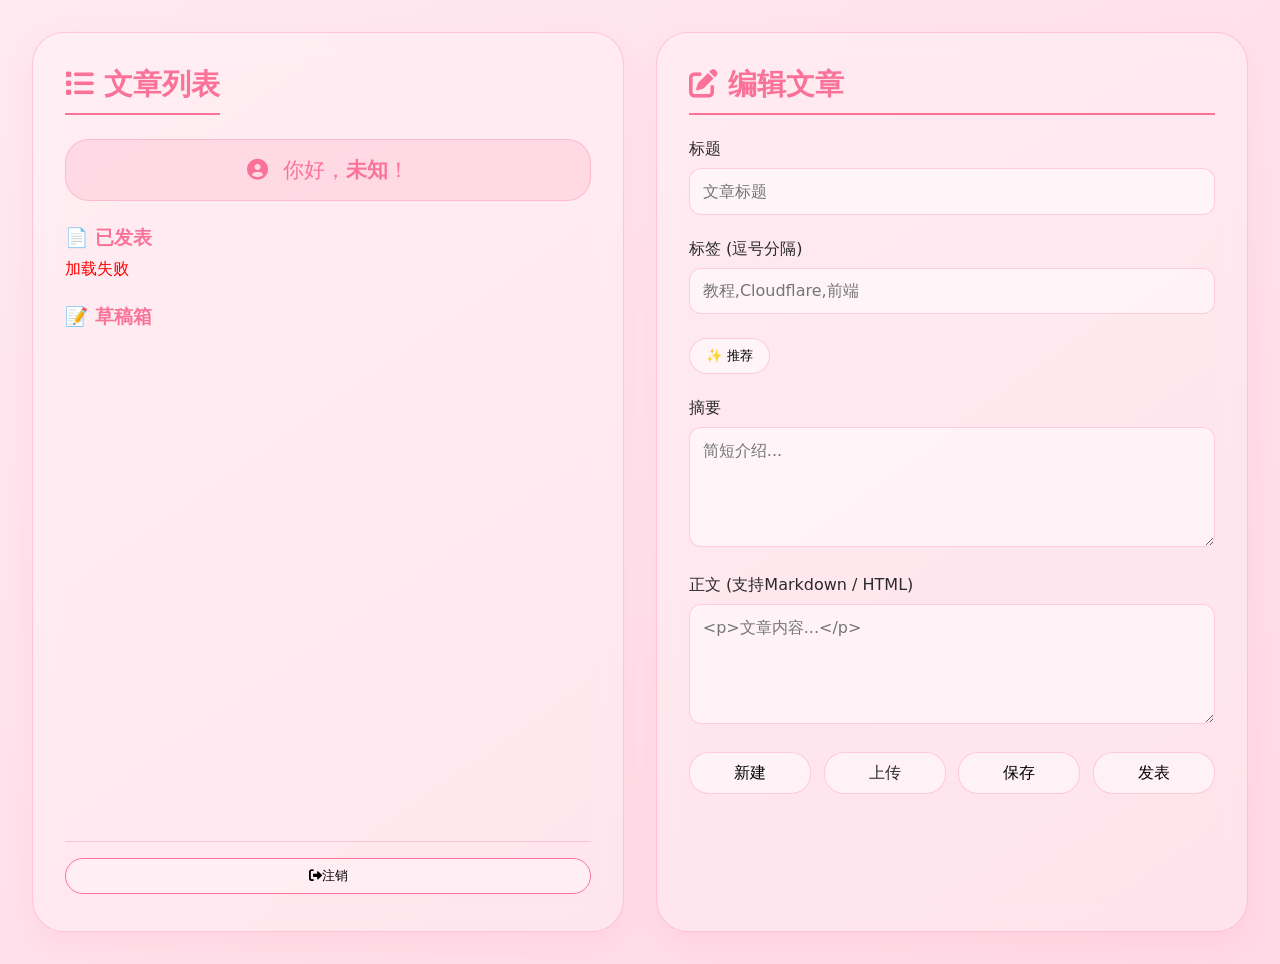
==== commit 340c9c53: "更新 admin.html" ====
--- a/admin.html
+++ b/admin.html
@@ -60,11 +60,6 @@
             font-weight: 600;
             color: #2a2a2a;
         }
-        .post-item .slug {
-            color: #666;
-            font-size: 0.9rem;
-            margin-left: 1rem;
-        }
         .post-actions {
             display: flex;
             gap: 0.5rem;
@@ -116,13 +111,6 @@
             min-height: 120px;
             resize: vertical;
         }
-        .form-row {
-            display: flex;
-            gap: 1rem;
-        }
-        .form-row .form-group {
-            flex: 1;
-        }
         .message {
             margin-top: 1rem;
             padding: 0.8rem;
@@ -139,9 +127,8 @@
             border: 1px solid #ff0000;
             color: #a80000;
         }
-        /* 在 <style> 中添加 */
         .admin-container {
-            min-height: 100vh; /* 确保面板有高度参考 */
+            min-height: 100vh;
         }
         .left-panel {
             display: flex;
@@ -157,7 +144,6 @@
             padding-top: 1rem;
             border-top: 1px solid rgba(251,114,153,0.3);
         }
-        /* 欢迎语样式 */
         .welcome-message {
             padding: 1rem;
             margin-bottom: 1.5rem;
@@ -176,7 +162,7 @@
             color: #FB7299;
         }
 
-        /* 三个按钮并排等宽 */
+        /* 按钮组布局 */
         .action-buttons {
             display: flex;
             gap: 0.8rem;
@@ -184,17 +170,12 @@
         }
         .action-buttons .btn,
         .action-buttons label.btn {
-            flex: 1;                /* 等宽 */
-            min-width: 0;           /* 防止内容撑开 */
-            padding: 0.6rem 0.3rem; /* 稍作调整 */
+            flex: 1;
+            min-width: 0;
+            padding: 0.6rem 0.3rem;
             font-size: 1rem;
             margin: 0;
             box-sizing: border-box;
-        }
-        .slug-readonly {
-            background: rgba(200,200,200,0.2);
-            cursor: not-allowed;
-            color: #666;
         }
         .btn-user {
             background: rgba(251,114,153,0.15);
@@ -226,88 +207,62 @@
             background: #FB7299;
             color: white;
         }
-        .action-buttons {
-            display: flex;
-            gap: 0.8rem;
-        }
-        .action-buttons .btn {
-            flex: 1;  /* 默认所有按钮等宽 */
-        }
 
 /* 手机端适配 */
 @media (max-width: 768px) {
     .admin-container {
-        grid-template-columns: 1fr;  /* 改为单列 */
+        grid-template-columns: 1fr;
         gap: 1rem;
         padding: 1rem;
     }
-
     .panel {
-        padding: 1.5rem;  /* 适当缩小内边距 */
-    }
-
+        padding: 1.5rem;
+    }
     h2 {
-        font-size: 1.5rem;  /* 标题稍微缩小 */
-    }
-
+        font-size: 1.5rem;
+    }
     .post-item {
-        padding: 1rem;  /* 增大列表项的点击区域 */
+        padding: 1rem;
         font-size: 1rem;
     }
-
-    .post-item .slug {
-        font-size: 0.8rem;  /* 小屏下slug字号再小一点 */
-    }
-
     .post-actions .btn {
-        padding: 0.5rem 0.8rem;  /* 按钮大小调整 */
+        padding: 0.5rem 0.8rem;
         font-size: 0.9rem;
     }
-
     .form-group input,
     .form-group textarea,
     .form-group select {
-        padding: 0.7rem;  /* 输入框稍微紧凑 */
+        padding: 0.7rem;
         font-size: 1rem;
     }
-
-    .form-row {
-        flex-direction: column;  /* 如果表单中有并排字段，改为上下排列 */
-        gap: 0.5rem;
-    }
-
     .logout-container {
         margin-top: 0.8rem;
         padding-top: 0.8rem;
     }
-
     #logoutBtnLeft {
-        padding: 0.8rem;  /* 注销按钮更大，方便点击 */
-    }
-    /* 按钮组在窄屏时稍微缩小内边距，保证一行显示 */
+        padding: 0.8rem;
+    }
     .action-buttons .btn,
     .action-buttons label.btn {
         padding: 0.5rem 0.2rem;
         font-size: 0.9rem;
-            }
-    /* 超窄屏（如折叠屏）允许换行 */
-        @media (max-width: 400px) {
-            .action-buttons {
-                flex-wrap: wrap;
-            }
-            .action-buttons .btn,
-            .action-buttons label.btn {
-                flex: 1 1 100%;   /* 换行后占满宽度 */
-            }
-        }
-
+    }
+    @media (max-width: 400px) {
+        .action-buttons {
+            flex-wrap: wrap;
+        }
+        .action-buttons .btn,
+        .action-buttons label.btn {
+            flex: 1 1 100%;
+        }
+    }
+}
     </style>
 </head>
 <body>
     <div class="admin-container">
         <!-- 左侧：文章列表 -->
         <div class="panel left-panel">
-            <!-- 左侧面板标题行 -->
             <div style="display: flex; justify-content: space-between; align-items: center; margin-bottom: 1.5rem; flex-wrap: wrap; gap: 0.5rem;">
                 <h2 style="margin-bottom: 0;"><i class="fas fa-list"></i> 文章列表</h2>
                 <a href="/users.html" class="btn btn-user" id="userManagementBtn" style="display: none;">
@@ -315,7 +270,6 @@
                 </a>
             </div>
 
-            <!-- 作者问候语 -->
             <div class="welcome-message glass">
                 <i class="fas fa-user-circle"></i> 你好，<span id="username">加载中...</span>！
             </div>
@@ -325,7 +279,7 @@
                 <h3 style="color:#FB7299; margin-bottom:0.5rem;">📝 草稿箱</h3>
                 <div id="draft-posts"></div>
             </div>
-            <div class="logout-container" style="margin-top: 1rem; padding-top: 1rem; border-top: 1px solid rgba(251,114,153,0.3);">
+            <div class="logout-container">
                 <button id="logoutBtnLeft" class="btn" style="width: 100%; background: rgba(255,255,255,0.3); border: 1px solid #FB7299;">
                     <i class="fas fa-sign-out-alt"></i> 注销
                 </button>
@@ -334,44 +288,45 @@
 
         <!-- 右侧：编辑表单 -->
         <div class="panel">
-                <h2 style="margin-bottom: 1.5;"><i class="fas fa-edit"></i> 编辑文章</h2>
+            <h2 style="margin-bottom: 1.5rem;"><i class="fas fa-edit"></i> 编辑文章</h2>
             <form id="post-form">
-                <div class="form-row">
-                    <!-- 隐藏的 slug 字段，用于表单提交 -->
-                    <input type="hidden" id="slug" name="slug" value="">
-                    <!-- 只读显示框，让用户看到生成的 slug -->
-                    <div class="form-group" style="flex: 1;">
-                        <label>文章标识</label>
-                        <input type="text" id="slug_display" class="slug-readonly" readonly placeholder="保存后自动生成" value="">
-                    </div>
-                    <!-- 标签输入框 -->
-                    <div class="form-group">
-                        <label>标签 (逗号分隔)</label>
-                        <input type="text" id="tags" name="tags" placeholder="教程,Cloudflare,前端" style="width: 100%;">
-                    </div>
-
-                    <!-- 新增：推荐标签区域 -->
-                    <div style="display: flex; align-items: center; gap: 1rem; flex-wrap: wrap; margin-bottom: 1.5rem;">
-                        <button type="button" id="suggestTagsBtn" class="btn">✨ 推荐</button>
-                        <div id="suggested-tags" style="display: flex; flex-wrap: wrap; gap: 0.5rem; flex: 1;"></div>
-                    </div>
-                </div>
+                <!-- 隐藏的 slug 字段，用于表单提交 -->
+                <input type="hidden" id="slug" name="slug" value="">
+
+                <!-- 标题 -->
                 <div class="form-group">
                     <label>标题</label>
                     <input type="text" id="title" name="title" placeholder="文章标题" required>
                 </div>
+
+                <!-- 标签输入 + 推荐按钮 -->
+                <div class="form-group">
+                    <label>标签 (逗号分隔)</label>
+                    <input type="text" id="tags" name="tags" placeholder="教程,Cloudflare,前端">
+                </div>
+
+                <!-- 推荐标签区域 -->
+                <div style="display: flex; align-items: center; gap: 1rem; flex-wrap: wrap; margin-bottom: 1.5rem;">
+                    <button type="button" id="suggestTagsBtn" class="btn">✨ 推荐</button>
+                    <div id="suggested-tags" style="display: flex; flex-wrap: wrap; gap: 0.5rem; flex: 1;"></div>
+                </div>
+
+                <!-- 摘要 -->
                 <div class="form-group">
                     <label>摘要</label>
                     <textarea id="excerpt" name="excerpt" placeholder="简短介绍..."></textarea>
                 </div>
+
+                <!-- 正文 -->
                 <div class="form-group">
                     <label>正文 (支持Markdown / HTML)</label>
                     <textarea id="content" name="content" placeholder="<p>文章内容...</p>"></textarea>
                 </div>
-                <!-- 三个按钮并排等宽，放在表单底部 -->
+
+                <!-- 按钮组 -->
                 <div class="action-buttons">
                     <button type="button" id="newPostBtn" class="btn">新建</button>
-                    <label for="uploadMd" class="btn">上传</label>
+                    <label for="uploadMd" id="uploadLabel" class="btn">上传</label>
                     <input type="file" id="uploadMd" accept=".md, .markdown, text/markdown" style="display: none;">
                     <button type="button" id="saveDraftBtn" class="btn">保存</button>
                     <button type="button" id="publishBtn" class="btn">发表</button>
@@ -381,355 +336,400 @@
         </div>
     </div>
 
-  <script>
-    // ==================== 全局变量 ====================
-    const postList = document.getElementById('post-list'); // 文章列表容器（实际会被两个子容器替代，但保留用于兼容）
-    const publishedContainer = document.getElementById('published-posts'); // 已发表文章容器
-    const draftContainer = document.getElementById('draft-posts'); // 草稿箱容器
-    const form = document.getElementById('post-form'); // 编辑表单
-    const slugHidden = document.getElementById('slug'); // 隐藏的slug字段
-    const slugDisplay = document.getElementById('slug_display'); // 只读显示的slug
-    const titleInput = document.getElementById('title');
-    const contentInput = document.getElementById('content');
-    const excerptInput = document.getElementById('excerpt');
-    const tagsInput = document.getElementById('tags');
-    const messageDiv = document.getElementById('message');
-    const usernameSpan = document.getElementById('username');
-    const newPostBtn = document.getElementById('newPostBtn');
-    const uploadMd = document.getElementById('uploadMd');
-    const saveDraftBtn = document.getElementById('saveDraftBtn');
-    const publishBtn = document.getElementById('publishBtn');
-    const logoutBtn = document.getElementById('logoutBtnLeft');
-    const userManagementBtn = document.getElementById('userManagementBtn'); // 用户管理按钮（可选）
-
-    let currentUserRole = null;      // 当前登录用户角色
-    let currentPost = null;          // 当前编辑的文章 { slug, is_published }
-
-    // ==================== 工具函数：显示消息 ====================
-    function showMessage(text, type) {
-        messageDiv.textContent = text;
-        messageDiv.className = `message ${type}`;
-        messageDiv.style.display = 'block';
-        setTimeout(() => {
-            messageDiv.style.display = 'none';
-        }, 3000);
-    }
-
-    // ==================== 加载当前用户信息 ====================
-    async function loadCurrentUser() {
-        try {
-            const res = await fetch('/api/user/me');
-            if (!res.ok) throw new Error('获取用户失败');
-            const user = await res.json();
-            if (user.username) {
-                usernameSpan.textContent = user.username;
-                currentUserRole = user.role;
-
-                // 控制用户管理按钮（仅admin可见）
-                if (userManagementBtn) {
-                    userManagementBtn.style.display = user.role === 'admin' ? 'inline-block' : 'none';
-                }
-
-                // 根据角色控制右侧按钮组
-                if (user.role === 'superadmin') {
-                    // superadmin 只保留保存按钮
-                    if (newPostBtn) newPostBtn.style.display = 'none';
-                    if (uploadMdLabel) uploadMdLabel.style.display = 'none'; // 隐藏上传标签
-                    if (uploadMd) uploadMd.style.display = 'none';           // 隐藏文件输入
-                    if (publishBtn) publishBtn.style.display = 'none';
-                    // 保存按钮占满宽度
-                    if (saveDraftBtn) {
-                        saveDraftBtn.style.width = '100%';
-                        saveDraftBtn.style.display = ''; // 确保显示
+    <script>
+        // ==================== 全局变量 ====================
+        const publishedContainer = document.getElementById('published-posts');
+        const draftContainer = document.getElementById('draft-posts');
+        const form = document.getElementById('post-form');
+        const slugHidden = document.getElementById('slug');
+        const titleInput = document.getElementById('title');
+        const contentInput = document.getElementById('content');
+        const excerptInput = document.getElementById('excerpt');
+        const tagsInput = document.getElementById('tags');
+        const messageDiv = document.getElementById('message');
+        const usernameSpan = document.getElementById('username');
+        const newPostBtn = document.getElementById('newPostBtn');
+        const uploadMd = document.getElementById('uploadMd');
+        const uploadLabel = document.getElementById('uploadLabel');
+        const saveDraftBtn = document.getElementById('saveDraftBtn');
+        const publishBtn = document.getElementById('publishBtn');
+        const logoutBtn = document.getElementById('logoutBtnLeft');
+        const userManagementBtn = document.getElementById('userManagementBtn');
+        const suggestTagsBtn = document.getElementById('suggestTagsBtn');
+        const suggestedTagsDiv = document.getElementById('suggested-tags');
+
+        let currentUserRole = null;
+        let currentPost = null; // { slug, is_published }
+
+        // ==================== 工具函数：显示消息 ====================
+        function showMessage(text, type) {
+            messageDiv.textContent = text;
+            messageDiv.className = `message ${type}`;
+            messageDiv.style.display = 'block';
+            setTimeout(() => {
+                messageDiv.style.display = 'none';
+            }, 3000);
+        }
+
+        // ==================== 加载当前用户信息 ====================
+        async function loadCurrentUser() {
+            try {
+                const res = await fetch('/api/user/me');
+                if (!res.ok) throw new Error('获取用户失败');
+                const user = await res.json();
+                if (user.username) {
+                    usernameSpan.textContent = user.username;
+                    currentUserRole = user.role;
+
+                    // 控制用户管理按钮（仅admin可见）
+                    if (userManagementBtn) {
+                        userManagementBtn.style.display = user.role === 'admin' ? 'inline-block' : 'none';
+                    }
+
+                    // 根据角色控制右侧按钮组
+                    if (user.role === 'superadmin') {
+                        // superadmin 只保留保存按钮
+                        if (newPostBtn) newPostBtn.style.display = 'none';
+                        if (uploadLabel) uploadLabel.style.display = 'none';
+                        if (uploadMd) uploadMd.style.display = 'none';
+                        if (publishBtn) publishBtn.style.display = 'none';
+                        if (saveDraftBtn) {
+                            saveDraftBtn.style.width = '100%';
+                            saveDraftBtn.style.display = '';
+                        }
+                    } else {
+                        // 其他角色显示所有按钮
+                        if (newPostBtn) newPostBtn.style.display = '';
+                        if (uploadLabel) uploadLabel.style.display = '';
+                        if (uploadMd) uploadMd.style.display = 'none';
+                        if (publishBtn) publishBtn.style.display = '';
+                        if (saveDraftBtn) saveDraftBtn.style.width = '';
                     }
                 } else {
-                    // 其他角色显示所有按钮
-                    if (newPostBtn) newPostBtn.style.display = '';
-                    if (uploadMdLabel) uploadMdLabel.style.display = ''; // 显示上传标签
-                    if (uploadMd) uploadMd.style.display = 'none';       // 隐藏文件输入（始终隐藏）
-                    if (publishBtn) publishBtn.style.display = '';
-                    if (saveDraftBtn) saveDraftBtn.style.width = '';     // 恢复默认宽度
-}
+                    usernameSpan.textContent = '访客';
+                }
+            } catch (err) {
+                console.error('获取用户信息失败:', err);
+                usernameSpan.textContent = '未知';
+            }
+        }
+
+        // ==================== 加载文章列表 ====================
+        async function loadPosts() {
+            try {
+                const response = await fetch('/api/admin/posts');
+                if (!response.ok) throw new Error('加载失败');
+                const posts = await response.json();
+
+                publishedContainer.innerHTML = '';
+                draftContainer.innerHTML = '';
+
+                if (posts.length === 0) {
+                    publishedContainer.innerHTML = '<p style="text-align:center;">暂无文章</p>';
+                    return;
+                }
+
+                posts.forEach(post => {
+                    // 移除所有 slug 和作者显示，只保留标题
+                    const html = `
+                        <div class="post-item" data-slug="${post.slug}" data-published="${post.is_published}">
+                            <div style="flex: 1;" onclick="editPost('${post.slug}')">
+                                <span class="title">${post.title}</span>
+                            </div>
+                            <div class="post-actions">
+                                <button class="btn" onclick="editPost('${post.slug}')">编辑</button>
+                                <button class="btn btn-danger" onclick="deletePost('${post.slug}')">删除</button>
+                            </div>
+                        </div>
+                    `;
+
+                    if (post.is_published == 1) {
+                        publishedContainer.innerHTML += html;
+                    } else {
+                        draftContainer.innerHTML += html;
+                    }
+                });
+            } catch (error) {
+                console.error(error);
+                publishedContainer.innerHTML = '<p style="color: red;">加载失败</p>';
+            }
+        }
+
+        // ==================== 编辑文章 ====================
+        window.editPost = async function(slug) {
+            try {
+                const response = await fetch(`/api/post/${slug}`);
+                if (!response.ok) throw new Error('加载失败');
+                const post = await response.json();
+
+                slugHidden.value = post.slug;
+                titleInput.value = post.title;
+                contentInput.value = post.content || '';
+                excerptInput.value = post.excerpt || '';
+                tagsInput.value = post.tags || '';
+
+                currentPost = { slug: post.slug, is_published: post.is_published };
+
+                // 控制发表按钮（已发表文章禁用发表）
+                if (publishBtn) {
+                    if (post.is_published) {
+                        publishBtn.disabled = true;
+                        publishBtn.style.opacity = 0.5;
+                        publishBtn.title = '文章已发表，无需再次发表';
+                    } else {
+                        publishBtn.disabled = false;
+                        publishBtn.style.opacity = 1;
+                        publishBtn.title = '发表此草稿';
+                    }
+                }
+                showMessage('已加载文章', 'success');
+            } catch (error) {
+                showMessage('加载失败', 'error');
+            }
+        };
+
+        // ==================== 删除文章 ====================
+        window.deletePost = async function(slug) {
+            if (!confirm(`确定要删除文章 "${slug}" 吗？`)) return;
+
+            const formData = new FormData();
+            formData.append('slug', slug);
+
+            try {
+                const response = await fetch('/api/admin/post/delete', {
+                    method: 'POST',
+                    body: formData
+                });
+                const result = await response.json();
+
+                if (result.success) {
+                    showMessage('删除成功', 'success');
+                    loadPosts();
+                    if (slugHidden.value === slug) {
+                        clearForm();
+                    }
+                } else {
+                    showMessage(result.error || '删除失败', 'error');
+                }
+            } catch (error) {
+                showMessage('删除失败', 'error');
+            }
+        };
+
+        // ==================== 清空表单 ====================
+        function clearForm() {
+            slugHidden.value = '';
+            titleInput.value = '';
+            contentInput.value = '';
+            excerptInput.value = '';
+            tagsInput.value = '';
+            currentPost = null;
+
+            if (publishBtn) {
+                publishBtn.disabled = false;
+                publishBtn.style.opacity = 1;
+                publishBtn.title = '发表此草稿';
+            }
+        }
+
+        // ==================== 新建按钮 ====================
+        newPostBtn.addEventListener('click', () => {
+            if (confirm('新建文章将清空当前表单，确定吗？')) {
+                clearForm();
+            }
+        });
+
+        // ==================== 上传MD文件 ====================
+        uploadMd.addEventListener('change', async (e) => {
+            const file = e.target.files[0];
+            if (!file) return;
+
+            const allowedExts = ['.md', '.markdown'];
+            const fileName = file.name;
+            const ext = fileName.substring(fileName.lastIndexOf('.')).toLowerCase();
+            if (!allowedExts.includes(ext) && file.type !== 'text/markdown') {
+                alert('只支持上传 .md 或 .markdown 文件');
+                e.target.value = '';
+                return;
+            }
+
+            const maxSize = 1 * 1024 * 1024;
+            if (file.size > maxSize) {
+                alert('文件大小不能超过 1MB');
+                e.target.value = '';
+                return;
+            }
+
+            const reader = new FileReader();
+            reader.onload = (event) => {
+                contentInput.value = event.target.result;
+                showMessage('文件已加载到正文', 'success');
+            };
+            reader.onerror = () => alert('文件读取失败');
+            reader.readAsText(file, 'UTF-8');
+            e.target.value = '';
+        });
+
+        // ==================== 保存草稿 ====================
+        saveDraftBtn.addEventListener('click', async () => {
+            const formData = new FormData(form);
+            saveDraftBtn.disabled = true;
+            saveDraftBtn.textContent = '保存中...';
+
+            try {
+                const response = await fetch('/api/admin/post', {
+                    method: 'POST',
+                    body: formData
+                });
+                const result = await response.json();
+
+                if (result.success) {
+                    showMessage('草稿保存成功', 'success');
+                    if (result.slug) {
+                        slugHidden.value = result.slug;
+                        currentPost = {
+                            slug: result.slug,
+                            is_published: currentPost ? currentPost.is_published : false
+                        };
+                    }
+                    await loadPosts();
+                } else {
+                    showMessage(result.error || '保存失败', 'error');
+                }
+            } catch (error) {
+                showMessage('保存失败，请稍后重试', 'error');
+            } finally {
+                saveDraftBtn.disabled = false;
+                saveDraftBtn.textContent = '保存';
+            }
+        });
+
+        // ==================== 发表文章 ====================
+        publishBtn.addEventListener('click', async () => {
+            if (!currentPost) {
+                showMessage('请先选择或创建一篇文章', 'error');
+                return;
+            }
+            if (currentPost.is_published) {
+                showMessage('文章已发表，无需重复操作', 'error');
+                return;
+            }
+            if (!confirm('确定要发表这篇文章吗？发表后将生成正式链接并出现在首页。')) return;
+
+            publishBtn.disabled = true;
+            publishBtn.textContent = '发表中...';
+
+            try {
+                const response = await fetch('/api/admin/post/publish', {
+                    method: 'POST',
+                    headers: { 'Content-Type': 'application/json' },
+                    body: JSON.stringify({ slug: currentPost.slug })
+                });
+                const result = await response.json();
+
+                if (result.success) {
+                    showMessage('文章发表成功', 'success');
+                    currentPost.slug = result.newSlug;
+                    currentPost.is_published = true;
+                    slugHidden.value = result.newSlug;
+                    publishBtn.disabled = true;
+                    publishBtn.style.opacity = 0.5;
+                    publishBtn.title = '文章已发表';
+                    await loadPosts();
+                } else {
+                    showMessage(result.error || '发表失败', 'error');
+                    publishBtn.disabled = false;
+                }
+            } catch (error) {
+                showMessage('发表失败，请稍后重试', 'error');
+                publishBtn.disabled = false;
+            } finally {
+                publishBtn.textContent = '发表';
+            }
+        });
+
+        // ==================== 标签推荐功能 ====================
+        suggestTagsBtn.addEventListener('click', async () => {
+            const title = titleInput.value;
+            const content = contentInput.value;
+            if (!title && !content) {
+                alert('请先填写标题或内容以便推荐标签');
+                return;
+            }
+            try {
+                const res = await fetch('/api/suggest-tags', {
+                    method: 'POST',
+                    headers: { 'Content-Type': 'application/json' },
+                    body: JSON.stringify({ title, content })
+                });
+                const tags = await res.json();
+                if (!Array.isArray(tags)) return;
+
+                const limited = tags.slice(0, 5);
+                suggestedTagsDiv.innerHTML = '';
+
+                limited.forEach(tag => {
+                    const span = document.createElement('span');
+                    span.className = 'suggested-tag';
+                    span.dataset.tag = tag;
+                    span.textContent = '#' + tag;
+                    span.addEventListener('click', () => updateTagSelection(tag));
+                    suggestedTagsDiv.appendChild(span);
+                });
+
+                // 初始化选中状态
+                const currentTags = tagsInput.value.split(',').map(t => t.trim()).filter(t => t !== '');
+                document.querySelectorAll('.suggested-tag').forEach(el => {
+                    if (currentTags.includes(el.dataset.tag)) {
+                        el.classList.add('selected');
+                    }
+                });
+            } catch (err) {
+                console.error('获取推荐标签失败:', err);
+            }
+        });
+
+        function updateTagSelection(tag) {
+            let currentTags = tagsInput.value.split(',').map(t => t.trim()).filter(t => t !== '');
+            const index = currentTags.indexOf(tag);
+            if (index > -1) {
+                currentTags.splice(index, 1);
             } else {
-                usernameSpan.textContent = '访客';
-            }
-        } catch (err) {
-            console.error('获取用户信息失败:', err);
-            usernameSpan.textContent = '未知';
-        }
-    }
-
-    // ==================== 加载文章列表 ====================
-    async function loadPosts() {
-        try {
-            const response = await fetch('/api/admin/posts');
-            if (!response.ok) throw new Error('加载失败');
-            const posts = await response.json();
-
-            // 清空容器
-            publishedContainer.innerHTML = '';
-            draftContainer.innerHTML = '';
-
-            if (posts.length === 0) {
-                publishedContainer.innerHTML = '<p style="text-align:center;">暂无文章</p>';
-                return;
-            }
-
-            posts.forEach(post => {
-                // 根据当前用户角色决定显示作者还是slug
-                const displayInfo = (currentUserRole === 'superadmin')
-                    ? `<span class="slug">作者: ${post.author || '未知'}</span>`
-                    : `<span class="slug">(${post.slug})</span>`;
-
-                const html = `
-                    <div class="post-item" data-slug="${post.slug}" data-published="${post.is_published}">
-                        <div style="flex: 1;" onclick="editPost('${post.slug}')">
-                            <span class="title">${post.title}</span>
-                            ${displayInfo}
-                        </div>
-                        <div class="post-actions">
-                            <button class="btn" onclick="editPost('${post.slug}')">编辑</button>
-                            <button class="btn btn-danger" onclick="deletePost('${post.slug}')">删除</button>
-                        </div>
-                    </div>
-                `;
-
-                if (post.is_published == 1) {
-                    publishedContainer.innerHTML += html;
+                currentTags.push(tag);
+            }
+            tagsInput.value = currentTags.join(', ');
+
+            document.querySelectorAll('.suggested-tag').forEach(el => {
+                if (currentTags.includes(el.dataset.tag)) {
+                    el.classList.add('selected');
                 } else {
-                    draftContainer.innerHTML += html;
+                    el.classList.remove('selected');
                 }
             });
-        } catch (error) {
-            console.error(error);
-            publishedContainer.innerHTML = '<p style="color: red;">加载失败</p>';
-        }
-    }
-
-    // ==================== 编辑文章 ====================
-    window.editPost = async function(slug) {
-        try {
-            const response = await fetch(`/api/post/${slug}`);
-            if (!response.ok) throw new Error('加载失败');
-            const post = await response.json();
-
-            // 填充表单
-            slugHidden.value = post.slug;
-            if (slugDisplay) slugDisplay.value = post.slug;
-            titleInput.value = post.title;
-            contentInput.value = post.content || '';
-            excerptInput.value = post.excerpt || '';
-            tagsInput.value = post.tags || '';
-
-            // 记录当前文章状态
-            currentPost = { slug: post.slug, is_published: post.is_published };
-
-            // 控制发表按钮（已发表文章禁用发表）
-            if (publishBtn) {
-                if (post.is_published) {
-                    publishBtn.disabled = true;
-                    publishBtn.style.opacity = 0.5;
-                    publishBtn.title = '文章已发表，无需再次发表';
-                } else {
-                    publishBtn.disabled = false;
-                    publishBtn.style.opacity = 1;
-                    publishBtn.title = '发表此草稿';
+        }
+
+        // ==================== 注销按钮 ====================
+        logoutBtn.addEventListener('click', async () => {
+            if (confirm('确定要注销吗？')) {
+                try {
+                    const response = await fetch('/api/logout', {
+                        method: 'POST',
+                        credentials: 'same-origin'
+                    });
+                    if (response.ok) {
+                        window.location.replace('/admin/login.html');
+                    } else {
+                        alert('注销失败');
+                    }
+                } catch (error) {
+                    alert('注销出错');
                 }
             }
-            showMessage('已加载文章', 'success');
-        } catch (error) {
-            showMessage('加载失败', 'error');
-        }
-    };
-
-    // ==================== 删除文章 ====================
-    window.deletePost = async function(slug) {
-        if (!confirm(`确定要删除文章 "${slug}" 吗？`)) return;
-
-        const formData = new FormData();
-        formData.append('slug', slug);
-
-        try {
-            const response = await fetch('/api/admin/post/delete', {
-                method: 'POST',
-                body: formData
-            });
-            const result = await response.json();
-
-            if (result.success) {
-                showMessage('删除成功', 'success');
-                loadPosts();
-                if (slugHidden.value === slug) {
-                    clearForm(); // 如果删除的是当前编辑的文章，清空表单
-                }
-            } else {
-                showMessage(result.error || '删除失败', 'error');
-            }
-        } catch (error) {
-            showMessage('删除失败', 'error');
-        }
-    };
-
-    // ==================== 清空表单 ====================
-    function clearForm() {
-        slugHidden.value = '';
-        if (slugDisplay) slugDisplay.value = '';
-        titleInput.value = '';
-        contentInput.value = '';
-        excerptInput.value = '';
-        tagsInput.value = '';
-        currentPost = null;
-
-        // 恢复发表按钮状态
-        if (publishBtn) {
-            publishBtn.disabled = false;
-            publishBtn.style.opacity = 1;
-            publishBtn.title = '发表此草稿';
-        }
-    }
-
-    // ==================== 新建按钮 ====================
-    newPostBtn.addEventListener('click', () => {
-        if (confirm('新建文章将清空当前表单，确定吗？')) {
-            clearForm();
-        }
-    });
-
-    // ==================== 上传MD文件 ====================
-    uploadMd.addEventListener('change', async (e) => {
-        const file = e.target.files[0];
-        if (!file) return;
-
-        const allowedExts = ['.md', '.markdown'];
-        const fileName = file.name;
-        const ext = fileName.substring(fileName.lastIndexOf('.')).toLowerCase();
-        if (!allowedExts.includes(ext) && file.type !== 'text/markdown') {
-            alert('只支持上传 .md 或 .markdown 文件');
-            e.target.value = '';
-            return;
-        }
-
-        const maxSize = 1 * 1024 * 1024;
-        if (file.size > maxSize) {
-            alert('文件大小不能超过 1MB');
-            e.target.value = '';
-            return;
-        }
-
-        const reader = new FileReader();
-        reader.onload = (event) => {
-            contentInput.value = event.target.result;
-            showMessage('文件已加载到正文', 'success');
-        };
-        reader.onerror = () => alert('文件读取失败');
-        reader.readAsText(file, 'UTF-8');
-        e.target.value = ''; // 允许再次上传同一文件
-    });
-
-    // ==================== 保存草稿 ====================
-    saveDraftBtn.addEventListener('click', async () => {
-        const formData = new FormData(form);
-        saveDraftBtn.disabled = true;
-        saveDraftBtn.textContent = '保存中...';
-
-        try {
-            const response = await fetch('/api/admin/post', {
-                method: 'POST',
-                body: formData
-            });
-            const result = await response.json();
-
-            if (result.success) {
-                showMessage('草稿保存成功', 'success');
-                if (result.slug) {
-                    slugHidden.value = result.slug;
-                    if (slugDisplay) slugDisplay.value = result.slug;
-                    currentPost = {
-                        slug: result.slug,
-                        is_published: currentPost ? currentPost.is_published : false
-                    };
-                }
-                await loadPosts();
-            } else {
-                showMessage(result.error || '保存失败', 'error');
-            }
-        } catch (error) {
-            showMessage('保存失败，请稍后重试', 'error');
-        } finally {
-            saveDraftBtn.disabled = false;
-            saveDraftBtn.textContent = '保存';
-        }
-    });
-
-    // ==================== 发表文章 ====================
-    publishBtn.addEventListener('click', async () => {
-        if (!currentPost) {
-            showMessage('请先选择或创建一篇文章', 'error');
-            return;
-        }
-        if (currentPost.is_published) {
-            showMessage('文章已发表，无需重复操作', 'error');
-            return;
-        }
-        if (!confirm('确定要发表这篇文章吗？发表后将生成正式链接并出现在首页。')) return;
-
-        publishBtn.disabled = true;
-        publishBtn.textContent = '发表中...';
-
-        try {
-            const response = await fetch('/api/admin/post/publish', {
-                method: 'POST',
-                headers: { 'Content-Type': 'application/json' },
-                body: JSON.stringify({ slug: currentPost.slug })
-            });
-            const result = await response.json();
-
-            if (result.success) {
-                showMessage('文章发表成功', 'success');
-                // 更新当前文章信息
-                currentPost.slug = result.newSlug;
-                currentPost.is_published = true;
-                slugHidden.value = result.newSlug;
-                if (slugDisplay) slugDisplay.value = result.newSlug;
-                // 发表按钮保持禁用
-                publishBtn.disabled = true;
-                publishBtn.style.opacity = 0.5;
-                publishBtn.title = '文章已发表';
-                await loadPosts();
-            } else {
-                showMessage(result.error || '发表失败', 'error');
-                publishBtn.disabled = false;
-            }
-        } catch (error) {
-            showMessage('发表失败，请稍后重试', 'error');
-            publishBtn.disabled = false;
-        } finally {
-            publishBtn.textContent = '发表';
-        }
-    });
-
-    // ==================== 注销按钮 ====================
-    logoutBtn.addEventListener('click', async () => {
-        if (confirm('确定要注销吗？')) {
-            try {
-                const response = await fetch('/api/logout', {
-                    method: 'POST',
-                    credentials: 'same-origin'
-                });
-                if (response.ok) {
-                    window.location.replace('/admin/login.html');
-                } else {
-                    alert('注销失败');
-                }
-            } catch (error) {
-                alert('注销出错');
-            }
-        }
-    });
-
-    // ==================== 初始加载 ====================
-    loadCurrentUser();
-    loadPosts();
-</script>
+        });
+
+        // ==================== 初始加载 ====================
+        loadCurrentUser();
+        loadPosts();
+    </script>
 </body>
-</html>
+</html>
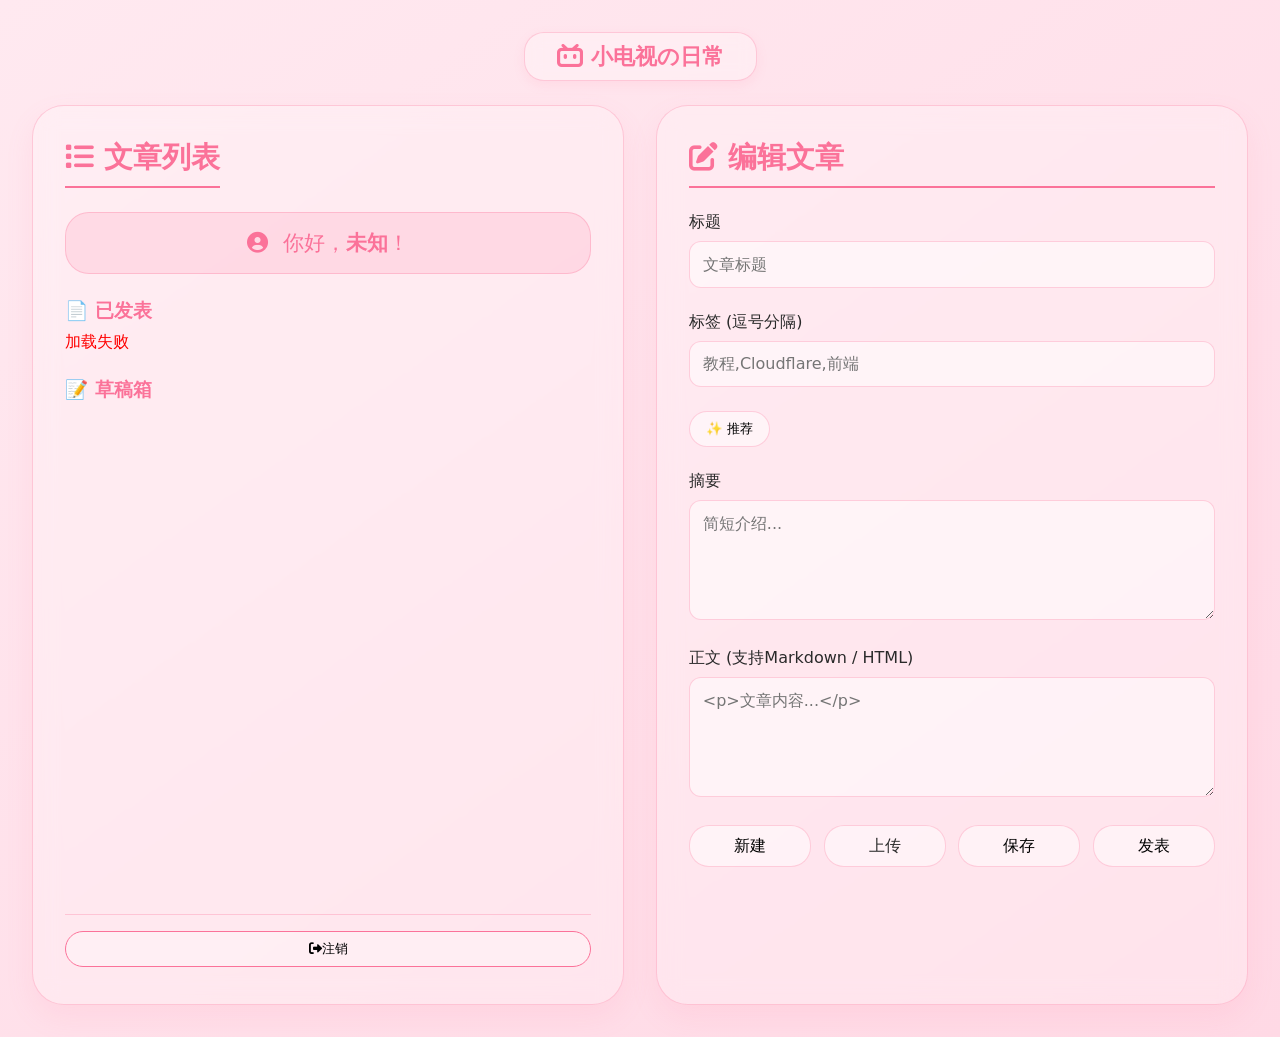
==== commit f21ae6e0: "一. 抽离全局侧边栏与二级导航栏为独立组件 1. 改动说明：将原本冗长、重复且分散在各个 HTML 页面中的侧边栏结构、呼出交互逻辑，以及二级页面专用的顶部极简导航栏，打包成了全局公用的模板组件。使整" ====
--- a/admin.html
+++ b/admin.html
@@ -1,5 +1,6 @@
 <!DOCTYPE html>
 <html lang="zh">
+
 <head>
     <meta charset="UTF-8">
     <meta name="viewport" content="width=device-width, initial-scale=1.0">
@@ -12,11 +13,13 @@
             box-sizing: border-box;
             font-family: system-ui, 'Segoe UI', Roboto, sans-serif;
         }
+
         body {
             background: linear-gradient(145deg, #ffe9f0, #ffd9e5);
             min-height: 100vh;
             padding: 2rem;
         }
+
         .admin-container {
             max-width: 1400px;
             margin: 0 auto;
@@ -24,6 +27,7 @@
             grid-template-columns: 1fr 1fr;
             gap: 2rem;
         }
+
         .panel {
             background: rgba(255, 255, 255, 0.25);
             backdrop-filter: blur(12px);
@@ -32,6 +36,7 @@
             border: 1px solid rgba(251, 114, 153, 0.3);
             box-shadow: 0 12px 28px rgba(251, 114, 153, 0.1);
         }
+
         h2 {
             color: #FB7299;
             margin-bottom: 1.5rem;
@@ -39,11 +44,13 @@
             border-bottom: 2px solid #FB7299;
             padding-bottom: 0.5rem;
         }
+
         .post-list {
             list-style: none;
             max-height: 600px;
             overflow-y: auto;
         }
+
         .post-item {
             display: flex;
             justify-content: space-between;
@@ -53,17 +60,21 @@
             cursor: pointer;
             transition: background 0.2s;
         }
+
         .post-item:hover {
             background: rgba(251, 114, 153, 0.1);
         }
+
         .post-item .title {
             font-weight: 600;
             color: #2a2a2a;
         }
+
         .post-actions {
             display: flex;
             gap: 0.5rem;
         }
+
         .btn {
             display: flex;
             align-items: center;
@@ -78,28 +89,36 @@
             background: rgba(255, 255, 255, 0.5);
             border: 1px solid rgba(251, 114, 153, 0.3);
         }
+
         .btn:hover {
             background: #FB7299;
             color: white;
         }
+
         .btn-danger {
             background: rgba(255, 100, 100, 0.2);
             border-color: #ff4d4f;
         }
+
         .btn-danger:hover {
             background: #ff4d4f;
             color: white;
         }
+
         .form-group {
             margin-bottom: 1.5rem;
         }
+
         label {
             display: block;
             margin-bottom: 0.5rem;
             color: #2a2a2a;
             font-weight: 500;
         }
-        input, textarea, select {
+
+        input,
+        textarea,
+        select {
             width: 100%;
             padding: 0.8rem;
             border: 1px solid rgba(251, 114, 153, 0.3);
@@ -107,56 +126,67 @@
             background: rgba(255, 255, 255, 0.5);
             font-size: 1rem;
         }
+
         textarea {
             min-height: 120px;
             resize: vertical;
         }
+
         .message {
             margin-top: 1rem;
             padding: 0.8rem;
             border-radius: 12px;
             display: none;
         }
+
         .message.success {
             background: rgba(0, 200, 0, 0.2);
             border: 1px solid #00a800;
             color: #006400;
         }
+
         .message.error {
             background: rgba(255, 0, 0, 0.2);
             border: 1px solid #ff0000;
             color: #a80000;
         }
+
         .admin-container {
             min-height: 100vh;
         }
+
         .left-panel {
             display: flex;
             flex-direction: column;
             height: 100%;
         }
+
         .left-panel .post-list {
             flex: 1;
             overflow-y: auto;
         }
+
         .logout-container {
             margin-top: 1rem;
             padding-top: 1rem;
-            border-top: 1px solid rgba(251,114,153,0.3);
-        }
+            border-top: 1px solid rgba(251, 114, 153, 0.3);
+        }
+
         .welcome-message {
             padding: 1rem;
             margin-bottom: 1.5rem;
             text-align: center;
-            background: rgba(251,114,153,0.15);
+            background: rgba(251, 114, 153, 0.15);
             border-radius: 24px;
             font-size: 1.3rem;
             color: #FB7299;
-            border: 1px solid rgba(251,114,153,0.3);
-        }
+            border: 1px solid rgba(251, 114, 153, 0.3);
+        }
+
         .welcome-message i {
             margin-right: 0.5rem;
         }
+
         #username {
             font-weight: 600;
             color: #FB7299;
@@ -168,6 +198,7 @@
             gap: 0.8rem;
             margin-top: 1.5rem;
         }
+
         .action-buttons .btn,
         .action-buttons label.btn {
             flex: 1;
@@ -177,20 +208,23 @@
             margin: 0;
             box-sizing: border-box;
         }
+
         .btn-user {
-            background: rgba(251,114,153,0.15);
+            background: rgba(251, 114, 153, 0.15);
             border: 1px dashed #FB7299;
             color: #FB7299;
             text-decoration: none;
         }
+
         .btn-user:hover {
             background: #FB7299;
             color: white;
             border-color: #FB7299;
             text-decoration: none;
         }
+
         .suggested-tag {
-            background: rgba(251,114,153,0.1);
+            background: rgba(251, 114, 153, 0.1);
             border: 1px solid #FB7299;
             color: #FB7299;
             padding: 0.3rem 1rem;
@@ -200,70 +234,93 @@
             font-size: 0.9rem;
             display: inline-block;
         }
+
         .suggested-tag:hover {
-            background: rgba(251,114,153,0.2);
-        }
+            background: rgba(251, 114, 153, 0.2);
+        }
+
         .suggested-tag.selected {
             background: #FB7299;
             color: white;
         }
 
-/* 手机端适配 */
-@media (max-width: 768px) {
-    .admin-container {
-        grid-template-columns: 1fr;
-        gap: 1rem;
-        padding: 1rem;
-    }
-    .panel {
-        padding: 1.5rem;
-    }
-    h2 {
-        font-size: 1.5rem;
-    }
-    .post-item {
-        padding: 1rem;
-        font-size: 1rem;
-    }
-    .post-actions .btn {
-        padding: 0.5rem 0.8rem;
-        font-size: 0.9rem;
-    }
-    .form-group input,
-    .form-group textarea,
-    .form-group select {
-        padding: 0.7rem;
-        font-size: 1rem;
-    }
-    .logout-container {
-        margin-top: 0.8rem;
-        padding-top: 0.8rem;
-    }
-    #logoutBtnLeft {
-        padding: 0.8rem;
-    }
-    .action-buttons .btn,
-    .action-buttons label.btn {
-        padding: 0.5rem 0.2rem;
-        font-size: 0.9rem;
-    }
-    @media (max-width: 400px) {
-        .action-buttons {
-            flex-wrap: wrap;
-        }
-        .action-buttons .btn,
-        .action-buttons label.btn {
-            flex: 1 1 100%;
-        }
-    }
-}
+        /* 手机端适配 */
+        @media (max-width: 768px) {
+            .admin-container {
+                grid-template-columns: 1fr;
+                gap: 1rem;
+                padding: 1rem;
+            }
+
+            .panel {
+                padding: 1.5rem;
+            }
+
+            h2 {
+                font-size: 1.5rem;
+            }
+
+            .post-item {
+                padding: 1rem;
+                font-size: 1rem;
+            }
+
+            .post-actions .btn {
+                padding: 0.5rem 0.8rem;
+                font-size: 0.9rem;
+            }
+
+            .form-group input,
+            .form-group textarea,
+            .form-group select {
+                padding: 0.7rem;
+                font-size: 1rem;
+            }
+
+            .logout-container {
+                margin-top: 0.8rem;
+                padding-top: 0.8rem;
+            }
+
+            #logoutBtnLeft {
+                padding: 0.8rem;
+            }
+
+            .action-buttons .btn,
+            .action-buttons label.btn {
+                padding: 0.5rem 0.2rem;
+                font-size: 0.9rem;
+            }
+
+            @media (max-width: 400px) {
+                .action-buttons {
+                    flex-wrap: wrap;
+                }
+
+                .action-buttons .btn,
+                .action-buttons label.btn {
+                    flex: 1 1 100%;
+                }
+            }
+        }
     </style>
 </head>
+
 <body>
+    <!-- 返回主页按钮 -->
+    <div
+        style="max-width: 1400px; margin: 0 auto 1.5rem auto; display: flex; justify-content: center; align-items: center;">
+        <a href="./index.html"
+            style="text-decoration: none; display: flex; align-items: center; justify-content: center; gap: 8px; font-size: 1.4rem; font-weight: 700; color: #FB7299; background: rgba(255, 255, 255, 0.3); backdrop-filter: blur(8px); padding: 8px 32px; border-radius: 20px; border: 1px solid rgba(251, 114, 153, 0.3); transition: all 0.3s; box-shadow: 0 4px 12px rgba(251, 114, 153, 0.1);">
+            <i class="fab fa-bilibili" style="font-size: 1.6rem;"></i>
+            <span>小电视の日常</span>
+        </a>
+    </div>
     <div class="admin-container">
         <!-- 左侧：文章列表 -->
         <div class="panel left-panel">
-            <div style="display: flex; justify-content: space-between; align-items: center; margin-bottom: 1.5rem; flex-wrap: wrap; gap: 0.5rem;">
+            <div
+                style="display: flex; justify-content: space-between; align-items: center; margin-bottom: 1.5rem; flex-wrap: wrap; gap: 0.5rem;">
                 <h2 style="margin-bottom: 0;"><i class="fas fa-list"></i> 文章列表</h2>
                 <a href="/users.html" class="btn btn-user" id="userManagementBtn" style="display: none;">
                     <i class="fas fa-users"></i> 用户管理
@@ -280,7 +337,8 @@
                 <div id="draft-posts"></div>
             </div>
             <div class="logout-container">
-                <button id="logoutBtnLeft" class="btn" style="width: 100%; background: rgba(255,255,255,0.3); border: 1px solid #FB7299;">
+                <button id="logoutBtnLeft" class="btn"
+                    style="width: 100%; background: rgba(255,255,255,0.3); border: 1px solid #FB7299;">
                     <i class="fas fa-sign-out-alt"></i> 注销
                 </button>
             </div>
@@ -456,7 +514,7 @@
         }
 
         // ==================== 编辑文章 ====================
-        window.editPost = async function(slug) {
+        window.editPost = async function (slug) {
             try {
                 const response = await fetch(`/api/post/${slug}`);
                 if (!response.ok) throw new Error('加载失败');
@@ -489,7 +547,7 @@
         };
 
         // ==================== 删除文章 ====================
-        window.deletePost = async function(slug) {
+        window.deletePost = async function (slug) {
             if (!confirm(`确定要删除文章 "${slug}" 吗？`)) return;
 
             const formData = new FormData();
@@ -732,4 +790,5 @@
         loadPosts();
     </script>
 </body>
+
 </html>
